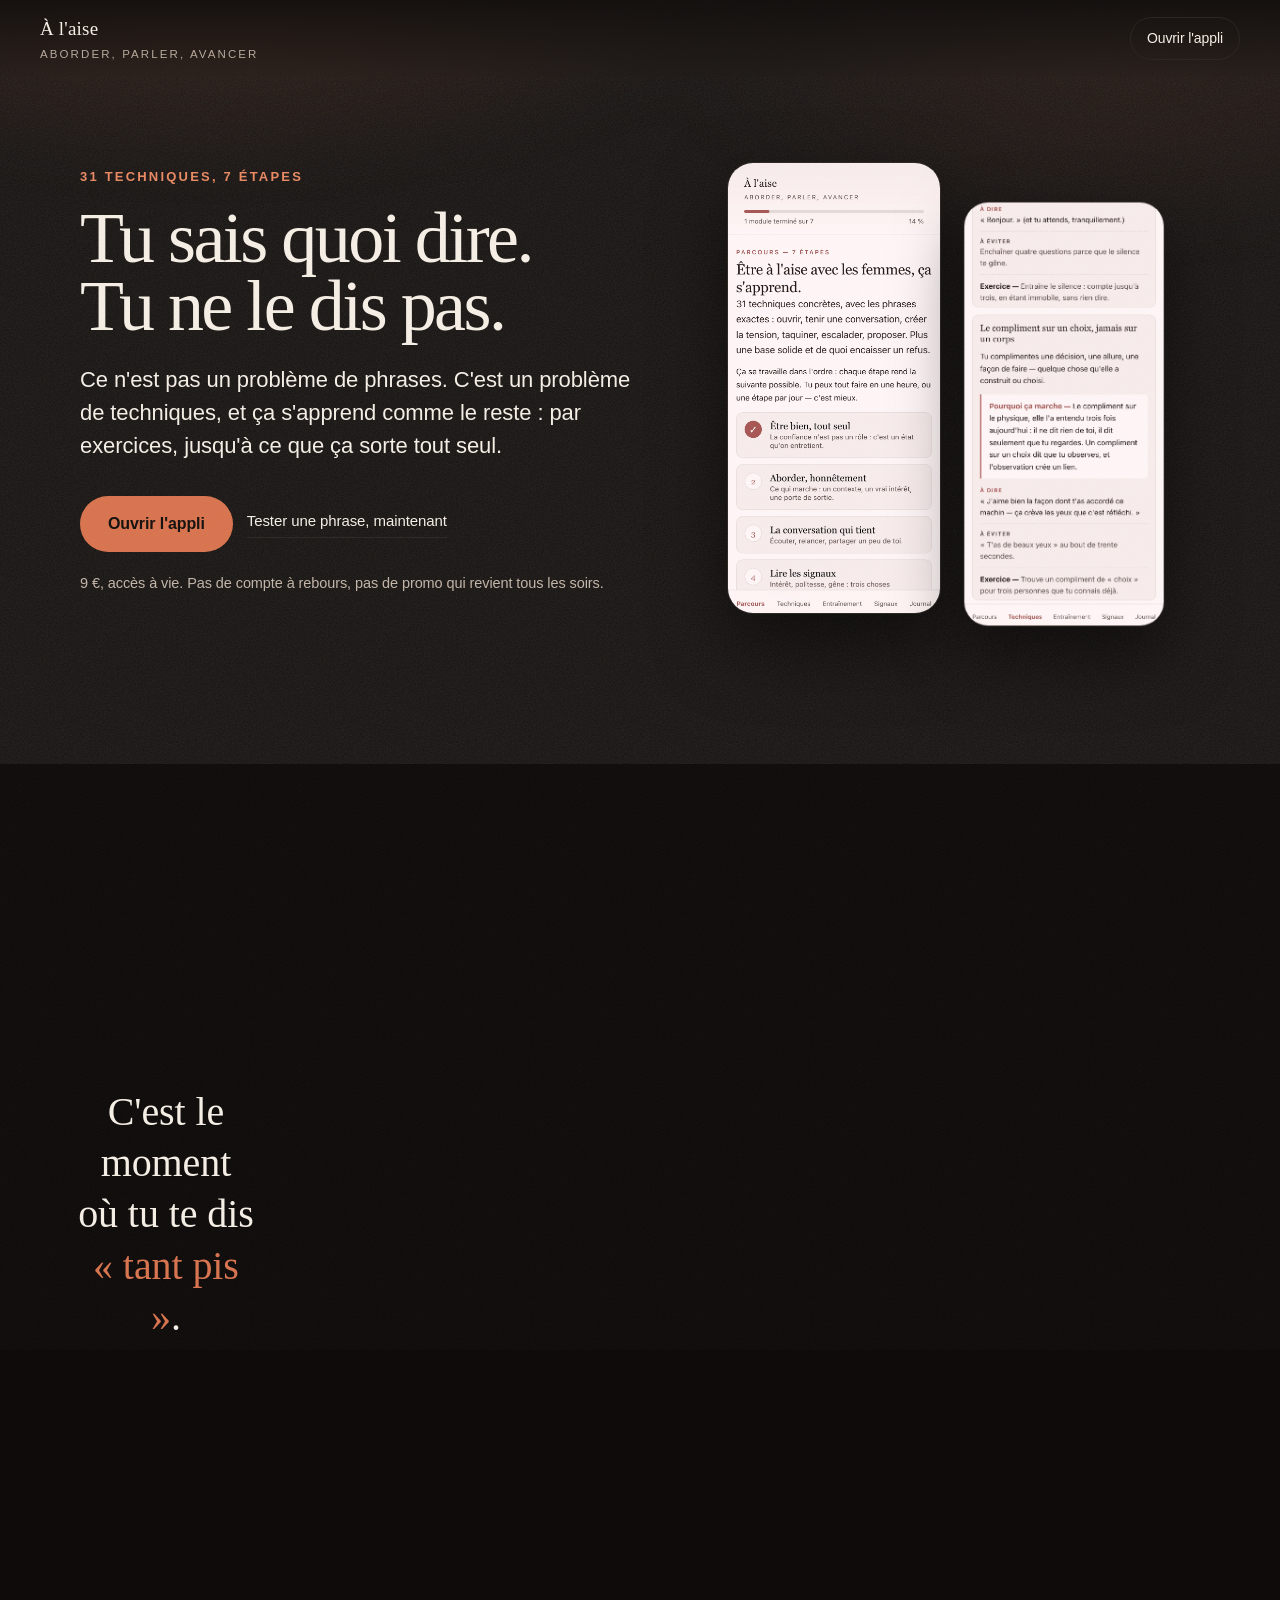
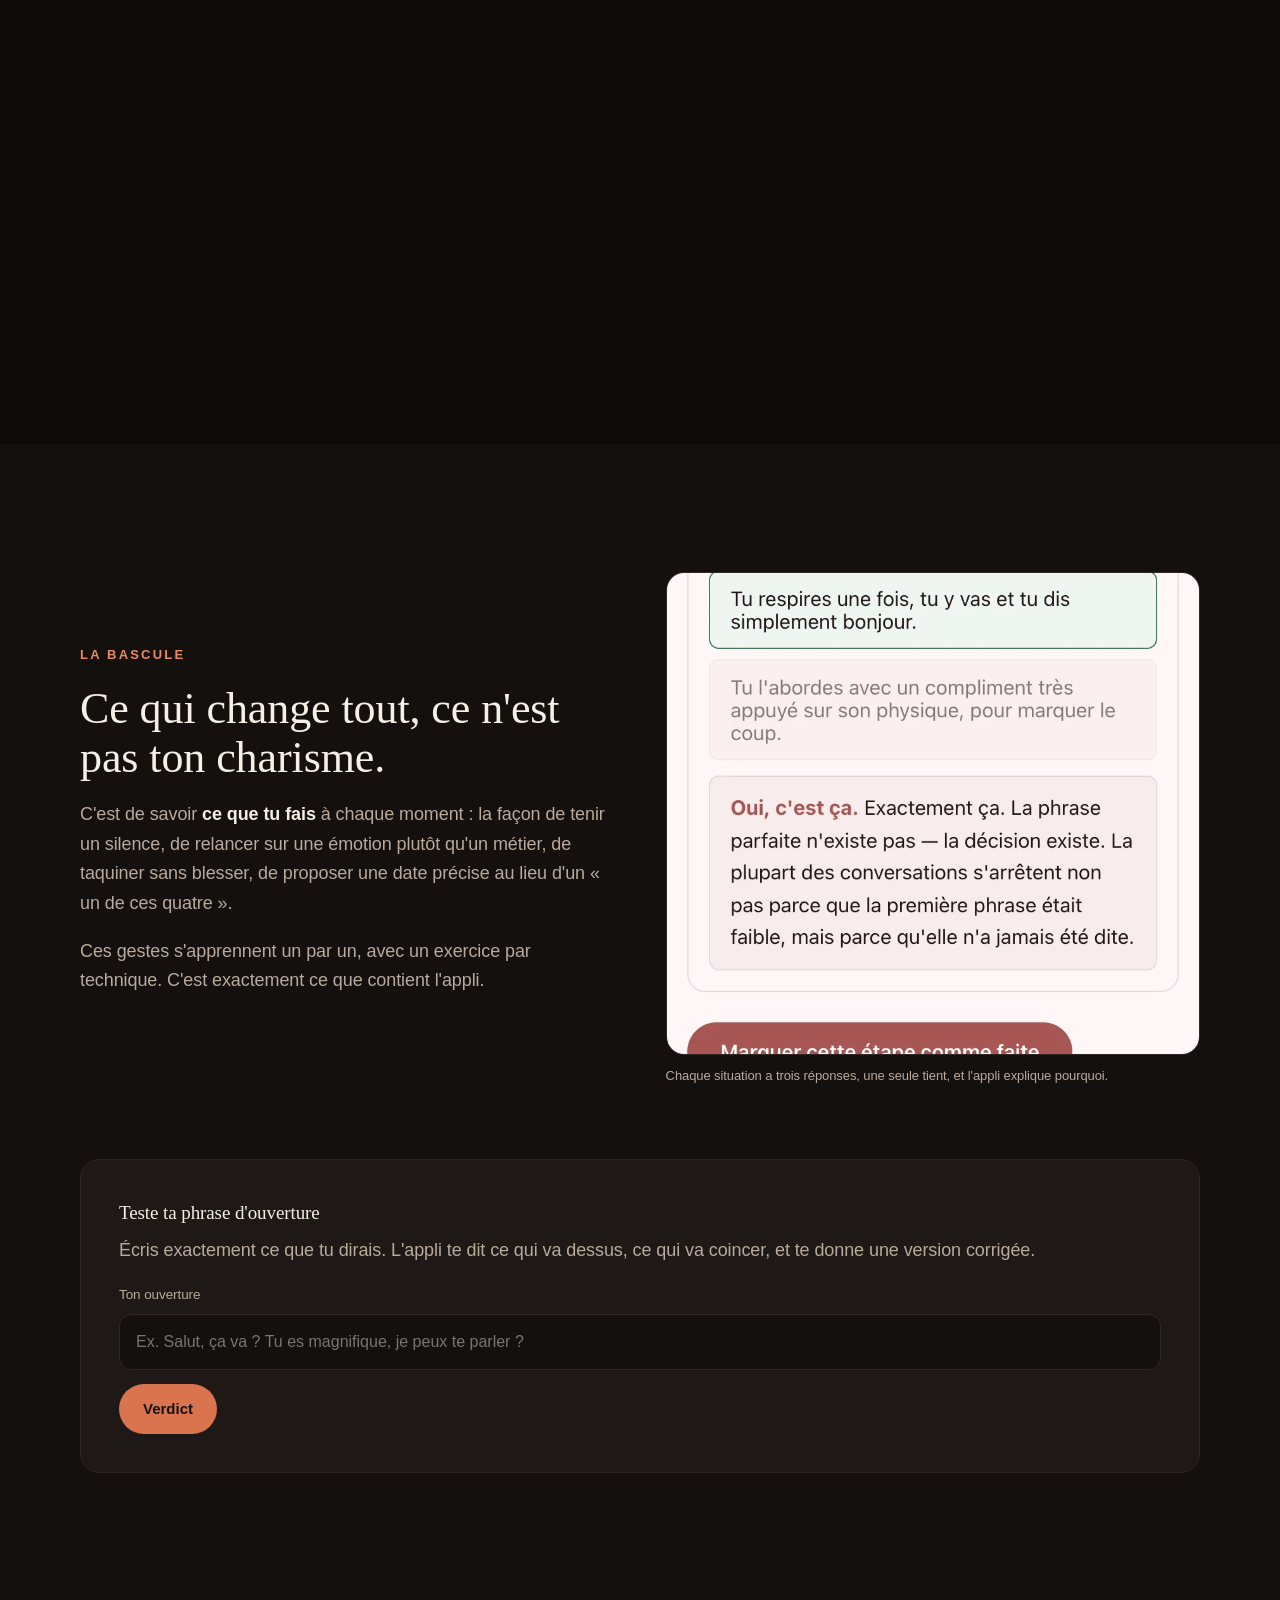
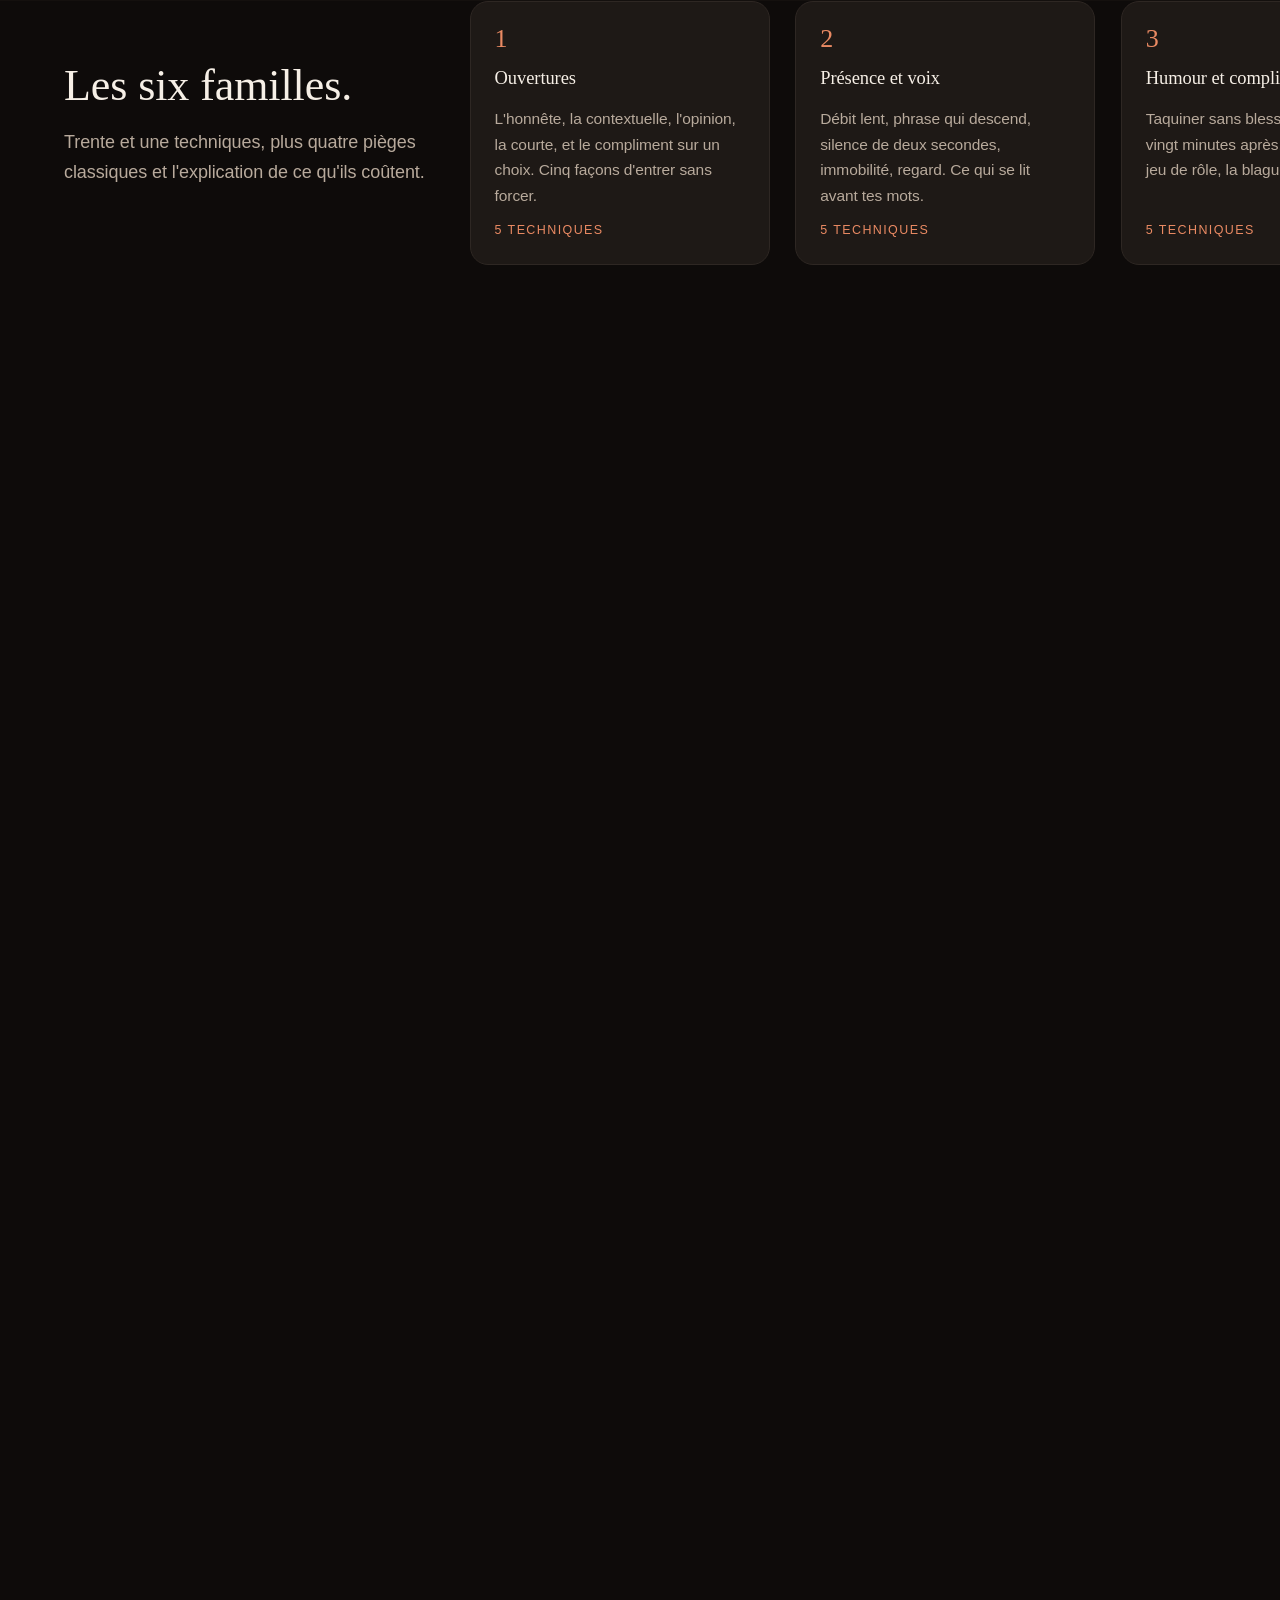
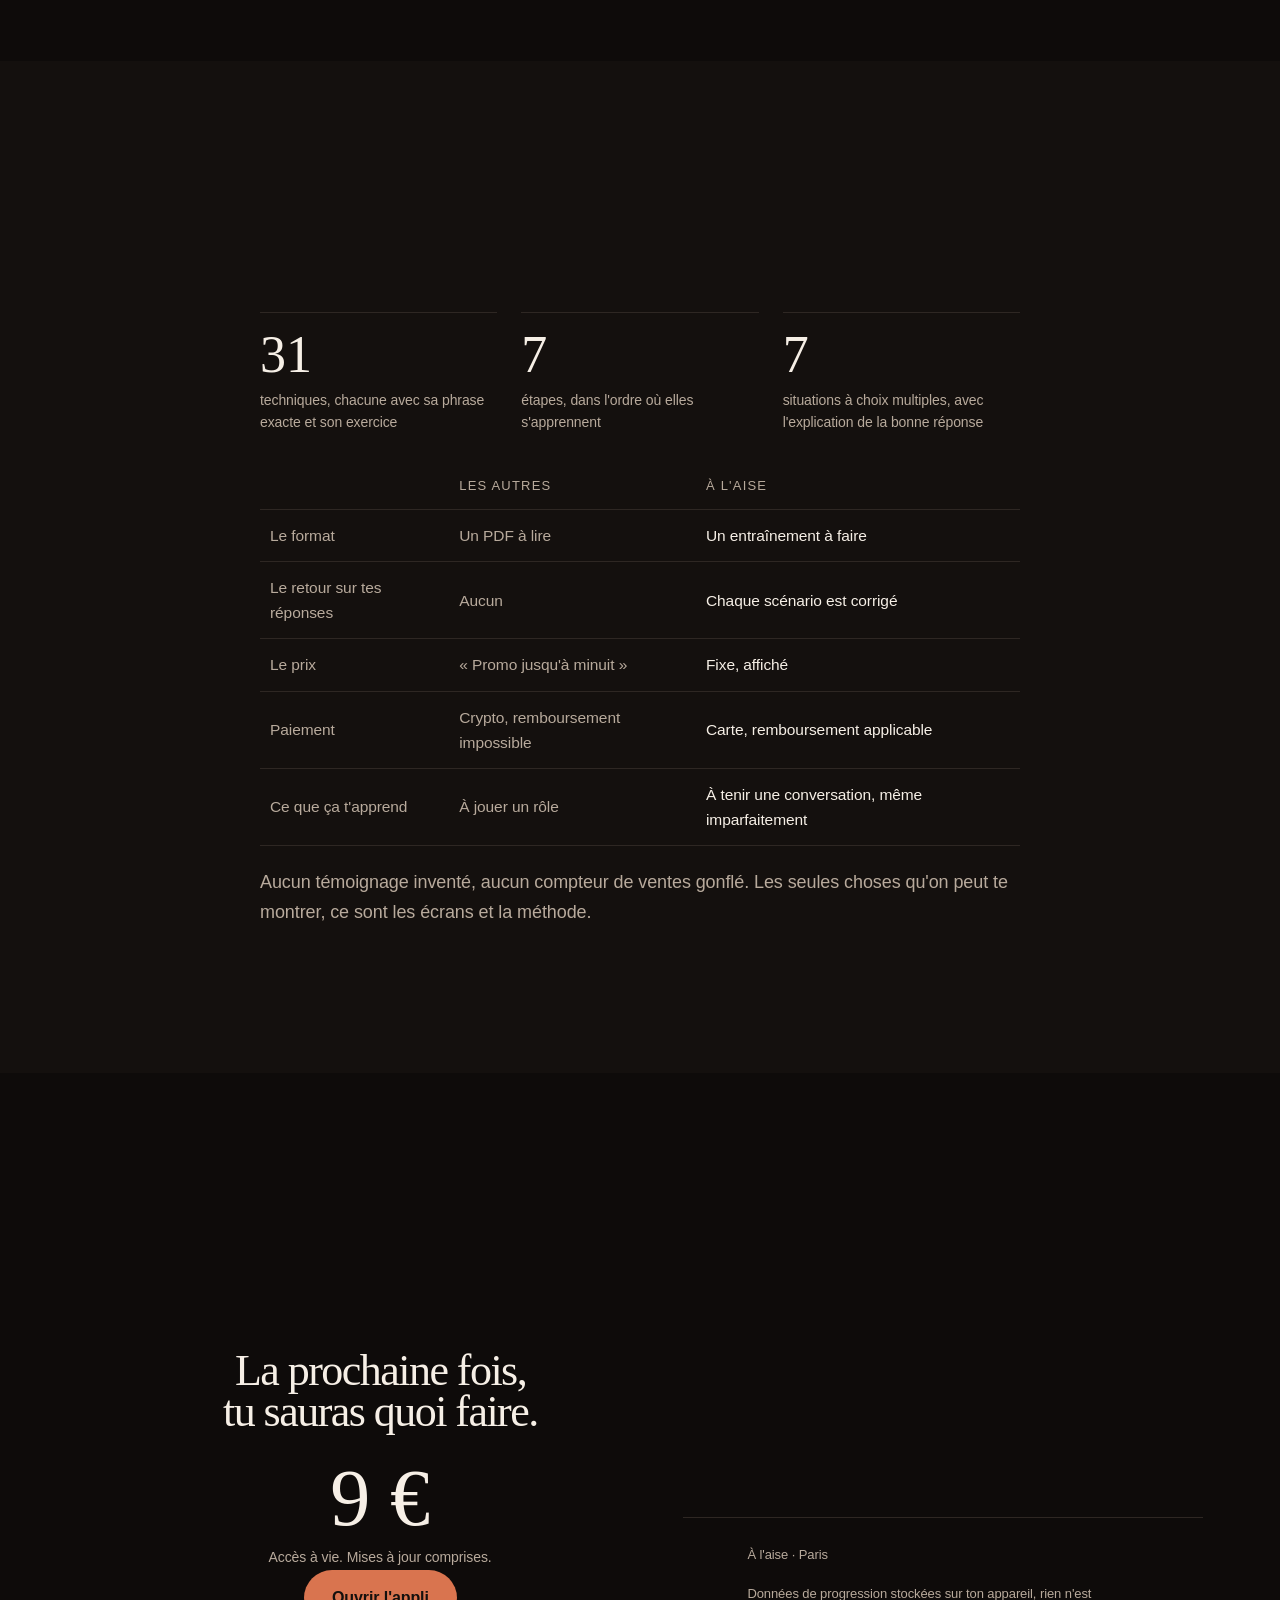
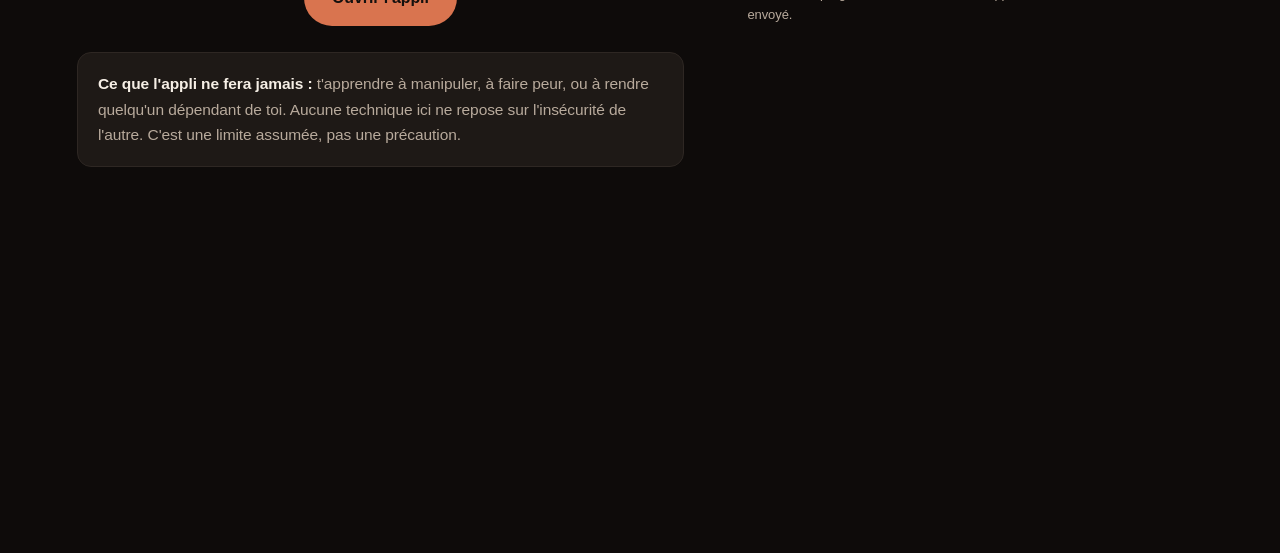
==== index.html @ 75a647e4 "À l'aise · page de vente et appli (31 techniques, testeur d'ouverture)" ====
<!doctype html>
<html lang="fr">
<head>
<meta charset="utf-8">
<meta name="viewport" content="width=device-width, initial-scale=1, viewport-fit=cover">
<title>À l'aise · apprendre à aborder, vraiment</title>
<meta name="description" content="31 techniques concrètes pour aborder, tenir une conversation, créer la tension et proposer un rendez-vous. Prix fixe, pas de compte à rebours.">
<link rel="icon" href="data:image/svg+xml,<svg xmlns='http://www.w3.org/2000/svg' viewBox='0 0 32 32'><rect width='32' height='32' rx='7' fill='%2314100e'/><path d='M9 22V10h3.4l3.6 6.2L19.6 10H23v12h-3.1v-6.6L16.6 21h-1.2l-3.3-5.6V22H9z' fill='%23d9744f'/></svg>">
<link rel="stylesheet" href="scrollcraft.css">
<style>
/* ============================================================
   À l'aise · page de vente
   Identité chaude (encre brune, terre cuite, crème), la même que
   l'appli. Rien de la boutique de référence : ni noir pur, ni rouge vif.
   Sections à fond opaque : les actes sont courts, pas de drift.
   ============================================================ */
:root{
  --sc-canvas:     #14100e;
  --sc-surface:    #1e1916;
  --sc-ink:        #f6efe6;
  --sc-ink-soft:   #b8aa9c;
  --sc-accent:     #d9744f;
  --sc-accent-lit: #ea8a63;
  --sc-accent-ink: #14100e;
  --sc-font-display: Georgia, "Iowan Old Style", "Times New Roman", serif;
  --sc-font-text:    -apple-system, BlinkMacSystemFont, "Segoe UI", Roboto, Helvetica, Arial, sans-serif;
  --line: #2e2723;
  --deep: #0e0b0a;
}
*{box-sizing:border-box}
html{scroll-behavior:smooth}
body{background:var(--sc-canvas)}

.site-bar{position:fixed; inset:0 0 auto 0; z-index:40; display:flex; align-items:center;
  justify-content:space-between; gap:16px; padding:14px clamp(16px,4vw,40px);
  background:linear-gradient(180deg, rgba(20,16,14,.92), rgba(20,16,14,0)); backdrop-filter:blur(26px)}
.mark{font-family:var(--sc-font-display); font-size:19px; color:var(--sc-ink); letter-spacing:.2px; text-decoration:none}
.mark small{display:block; font-size:11.5px; letter-spacing:2.1px; text-transform:uppercase; color:var(--sc-ink-soft); font-family:var(--sc-font-text)}
.bar-cta{font-size:14px; color:var(--sc-ink); text-decoration:none; border:1px solid var(--line);
  padding:9px 16px; border-radius:99px; white-space:nowrap}
.bar-cta:hover{border-color:var(--sc-accent); color:var(--sc-accent)}

.sc-section{padding:clamp(64px,10vw,140px) 0}
.wrap{width:min(1120px, 90vw); margin:0 auto}
.narrow{width:min(760px, 90vw); margin:0 auto}
.kick{font-size:13px; letter-spacing:2.2px; text-transform:uppercase; color:var(--sc-accent-lit);
  font-weight:600; font-family:var(--sc-font-text); margin:0 0 18px}
.lede{font-size:clamp(18px,2.2vw,22px); color:var(--sc-ink); line-height:1.5}
p{color:var(--sc-ink-soft); font-size:clamp(16px,1.7vw,18px); line-height:1.65}
p b, p strong{color:var(--sc-ink); font-weight:600}
h1,h2,h3{font-family:var(--sc-font-display); font-weight:400; color:var(--sc-ink); margin:0}
h1{font-size:clamp(34px,6vw,72px); line-height:1.04; letter-spacing:-1px}
h2{font-size:clamp(26px,3.6vw,44px); line-height:1.12}
h3{font-size:19px}

/* ---------- 1 · héro ---------- */
.hero{position:relative; overflow:hidden; padding-top:clamp(120px,18vh,200px); padding-bottom:clamp(90px,12vw,150px);
  background:linear-gradient(180deg, var(--sc-canvas) 0%, var(--sc-canvas) 74%, var(--deep) 100%)}
.hero__bed{position:absolute; inset:-12% -10% auto -10%; height:80%; z-index:0; pointer-events:none;
  background:
    radial-gradient(60% 55% at 22% 12%, rgba(217,116,79,.13), transparent 62%),
    radial-gradient(48% 48% at 82% 26%, rgba(217,116,79,.07), transparent 66%);
  filter:blur(26px)}
.hero__grain{position:absolute; inset:0; z-index:1; pointer-events:none; opacity:.5;
  background-image:url("data:image/svg+xml,%3Csvg xmlns='http://www.w3.org/2000/svg' width='140' height='140'%3E%3Cfilter id='n'%3E%3CfeTurbulence type='fractalNoise' baseFrequency='.85' numOctaves='3'/%3E%3C/filter%3E%3Crect width='140' height='140' filter='url(%23n)' opacity='.22'/%3E%3C/svg%3E")}
.hero__grid{position:relative; z-index:2; display:grid; gap:clamp(30px,5vw,64px); grid-template-columns:1fr;
  align-items:center}
@media (min-width:900px){.hero__grid{grid-template-columns:1.05fr .95fr}}
.hero h1{max-width:15ch}
.hero .sub{margin-top:22px; max-width:48ch}
.hero__actions{margin-top:34px; display:flex; gap:14px; flex-wrap:wrap; align-items:center}
.cta{display:inline-flex; align-items:center; gap:10px; background:var(--sc-accent); color:var(--sc-accent-ink);
  font-family:var(--sc-font-text); font-weight:600; font-size:16px; text-decoration:none;
  padding:15px 28px; border-radius:99px}
.cta:hover{filter:brightness(1.06)}
.ghost{color:var(--sc-ink); text-decoration:none; font-size:15px; border-bottom:1px solid var(--line); padding-bottom:3px}
.ghost:hover{border-color:var(--sc-accent); color:var(--sc-accent)}
.hero__note{margin-top:20px; font-size:14.5px; color:#c3b6a9}

.phones{position:relative; display:flex; align-items:flex-start; justify-content:center; gap:16px; perspective:1200px}
.phone{width:clamp(170px,21vw,214px); aspect-ratio:9/19; border-radius:26px; overflow:hidden;
  border:1px solid var(--line); background:var(--deep); box-shadow:0 30px 70px rgba(0,0,0,.55); transform-style:preserve-3d}
.phone img{display:block; width:100%; max-width:none; height:100%; object-fit:cover; object-position:top center}
.phone--b{transform:translateY(26px) scale(.94)}
@media (max-width:620px){.phone--b{display:none}}

/* ---------- 2 · tension ---------- */
.arg{min-height:74vh; display:flex; align-items:center; justify-content:center; text-align:center; padding:0 6vw}
.arg p{font-family:var(--sc-font-display); font-size:clamp(23px,3.4vw,40px); color:var(--sc-ink);
  line-height:1.28; margin:0; max-width:22ch}
.arg p em{font-style:normal; color:var(--sc-accent)}

/* ---------- 3 · bascule + l'outil ---------- */
.split{display:grid; gap:clamp(28px,4vw,56px); align-items:center}
@media (min-width:900px){.split{grid-template-columns:1fr 1fr}}
.frame{border:1px solid var(--line); border-radius:18px; overflow:hidden; background:var(--sc-surface)}
.frame img{display:block; width:100%; max-width:none; height:auto}
.cap{font-size:13px; color:var(--sc-ink-soft); margin-top:10px}

.tool{margin-top:clamp(40px,6vw,72px); background:var(--sc-surface); border:1px solid var(--line);
  border-radius:20px; padding:clamp(22px,3.4vw,38px)}
.tool h3{margin-bottom:8px}
.tool label{display:block; font-size:13.5px; color:var(--sc-ink-soft); margin:18px 0 8px}
.tool input{width:100%; background:var(--sc-canvas); border:1px solid var(--line); border-radius:12px;
  color:var(--sc-ink); font-family:var(--sc-font-text); font-size:16px; padding:14px 16px}
.tool input:focus-visible{outline:2px solid var(--sc-accent); outline-offset:2px}
.tool button{margin-top:14px; background:var(--sc-accent); color:var(--sc-accent-ink); border:none;
  border-radius:99px; padding:13px 24px; font-size:15px; font-weight:600; font-family:var(--sc-font-text); cursor:pointer}
.verdict{margin-top:20px; padding-top:18px; border-top:1px solid var(--line); display:none}
.verdict.on{display:block}
.verdict__score{font-family:var(--sc-font-display); font-size:34px; color:var(--sc-ink); line-height:1}
.verdict__score span{font-size:15px; color:var(--sc-ink-soft); font-family:var(--sc-font-text)}
.verdict ul{margin:14px 0 0; padding-left:18px}
.verdict li{color:var(--sc-ink-soft); font-size:15.5px; margin-bottom:7px}
.verdict li b{color:var(--sc-ink)}
.rewrite{margin-top:16px; padding:14px 16px; background:var(--sc-canvas); border-left:3px solid var(--sc-accent);
  border-radius:0 10px 10px 0; color:var(--sc-ink); font-size:16px; line-height:1.5}

/* ---------- 4 · les familles (rail) ---------- */
.rail{display:flex; gap:clamp(16px,2vw,26px); align-items:stretch; padding:0 5vw; will-change:transform}
.rail__lead{flex:0 0 clamp(240px,30vw,380px); align-self:center}
.card{flex:0 0 clamp(230px,25vw,300px); background:var(--sc-surface); border:1px solid var(--line);
  border-radius:18px; padding:24px; display:flex; flex-direction:column; gap:12px}
.card .n{font-family:var(--sc-font-display); font-size:26px; color:var(--sc-accent-lit); line-height:1}
.card h3{font-size:18.5px}
.card p{font-size:15.5px; margin:0}
.card .count{font-size:12.5px; letter-spacing:1.4px; text-transform:uppercase; color:var(--sc-accent-lit); margin-top:auto}

/* ---------- 5 · preuve ---------- */
.stats{display:grid; gap:24px; grid-template-columns:1fr; margin:34px 0 0}
@media (min-width:720px){.stats{grid-template-columns:repeat(3,1fr)}}
.stat{border-top:1px solid var(--line); padding-top:16px}
.stat .v{font-family:var(--sc-font-display); font-size:clamp(34px,4.6vw,52px); color:var(--sc-ink); line-height:1}
.stat .l{font-size:14px; color:var(--sc-ink-soft); margin-top:8px}
table{width:100%; border-collapse:collapse; margin-top:28px}
th,td{text-align:left; padding:13px 10px; border-bottom:1px solid var(--line); font-size:15.5px}
th{color:var(--sc-ink-soft); font-weight:500; font-size:13px; letter-spacing:1.2px; text-transform:uppercase}
td{color:var(--sc-ink-soft)} td.y{color:var(--sc-ink)} td.no{color:var(--sc-ink-soft)}

/* ---------- 6 · accès ---------- */
.close{position:relative; min-height:88vh; display:flex; align-items:center; justify-content:center; padding:70px 6vw 0}
.close__inner{width:min(760px,92vw); text-align:center}
.price{font-family:var(--sc-font-display); font-size:clamp(44px,7vw,80px); color:var(--sc-ink); line-height:1; margin:26px 0 6px}
.price small{display:block; font-family:var(--sc-font-text); font-size:14px; color:var(--sc-ink-soft); margin-top:12px}
.honest{margin-top:26px; padding:18px 20px; border:1px solid var(--line); border-radius:14px; background:var(--sc-surface); text-align:left}
.honest p{margin:0; font-size:15.5px}
.foot{margin-top:56px; padding:26px 5vw 30px; border-top:1px solid var(--line); display:flex;
  justify-content:space-between; gap:18px; flex-wrap:wrap; font-size:13px; color:var(--sc-ink-soft)}
.foot a{color:var(--sc-ink-soft)}
</style>
</head>
<body>

<span data-sc-progress></span>
<div class="sc-grain" aria-hidden="true"></div>

<header class="site-bar">
  <a class="mark" href="#top">À l'aise<small>Aborder, parler, avancer</small></a>
  <a class="bar-cta" href="#acces">Ouvrir l'appli</a>
</header>

<main id="top">

  <!-- ============ 1 · RECONNAISSANCE ============ -->
  <section class="hero sc-section" data-sc-act="flow" style="background:var(--sc-canvas)">
    <div class="hero__bed" data-sc-parallax="-0.9" aria-hidden="true"></div>
    <div class="hero__grain" aria-hidden="true"></div>
    <div class="wrap hero__grid">
      <div>
        <p class="kick" data-sc-in>31 techniques, 7 étapes</p>
        <h1 class="sc-display" data-sc-kinetic="lines" data-sc-in>Tu sais quoi dire. Tu ne le dis pas.</h1>
        <p class="sub lede" data-sc-in data-sc-stagger="70">Ce n'est pas un problème de phrases. C'est un problème de
        techniques, et ça s'apprend comme le reste : par exercices, jusqu'à ce que ça sorte tout seul.</p>
        <div class="hero__actions" data-sc-in>
          <a class="cta" href="#acces" data-sc-rise="0" data-sc-magnet="0.24">Ouvrir l'appli</a>
          <a class="ghost" href="#outil">Tester une phrase, maintenant</a>
        </div>
        <p class="hero__note" data-sc-in>9 €, accès à vie. Pas de compte à rebours, pas de promo qui revient tous les soirs.</p>
      </div>
      <div class="phones" data-sc-in>
        <div class="phone" data-sc-tilt="6"><img src="assets/parcours.webp" width="840" height="1800" alt="L'écran d'accueil de l'appli : les sept étapes du parcours"></div>
        <div class="phone phone--b" data-sc-tilt="6"><img src="assets/techniques2.webp" width="840" height="1800" alt="Une fiche technique de l'appli : le nom, l'explication, l'encadré qui dit pourquoi ça marche, l'erreur et l'exercice"></div>
      </div>
    </div>
  </section>

  <!-- ============ 2 · TENSION ============ -->
  <section data-sc-act="pin" data-sc-span="3.2" style="background:var(--deep)">
    <div data-sc-stage class="arg">
      <p data-sc-cue="0 0.30 0 0.10">C'est le moment où tu te dis <em>« tant pis »</em>.</p>
      <p data-sc-cue="0.24 0.58 0.08 0.08">Le trajet du retour, tu le refais en entier dans ta tête. Avec les bonnes phrases.</p>
      <p data-sc-cue="0.52 0.84 0.08 0.08">Le lendemain, tu ne sais même plus son visage. Tu sais juste que tu n'as rien dit.</p>
      <p data-sc-cue="0.78 1 0.08 0.04">Ce n'est pas la timidité qui coûte cher. C'est la répétition.</p>
    </div>
  </section>

  <!-- ============ 3 · BASCULE + L'OUTIL (mouvement signature) ============ -->
  <section class="sc-section" data-sc-act="flow" style="background:var(--sc-canvas)" id="outil">
    <div class="wrap split">
      <div>
        <p class="kick">La bascule</p>
        <h2 data-sc-in>Ce qui change tout, ce n'est pas ton charisme.</h2>
        <p data-sc-in>C'est de savoir <b>ce que tu fais</b> à chaque moment : la façon de tenir un silence,
        de relancer sur une émotion plutôt qu'un métier, de taquiner sans blesser, de proposer une date précise
        au lieu d'un « un de ces quatre ».</p>
        <p data-sc-in>Ces gestes s'apprennent un par un, avec un exercice par technique. C'est exactement ce que
        contient l'appli.</p>
      </div>
      <figure data-sc-reveal="left" data-sc-reveal-at="0.10 0.62" style="margin:0">
        <div class="frame"><img src="assets/zoom-scenario.webp" width="840" height="760" alt="Un scénario d'entraînement : la situation, trois réponses possibles, et l'explication de la bonne"></div>
        <figcaption class="cap">Chaque situation a trois réponses, une seule tient, et l'appli explique pourquoi.</figcaption>
      </figure>
    </div>

    <div class="wrap">
      <div class="tool" data-sc-in>
        <h3>Teste ta phrase d'ouverture</h3>
        <p style="margin:0">Écris exactement ce que tu dirais. L'appli te dit ce qui va dessus, ce qui va coincer, et te donne une version corrigée.</p>
        <label for="dit">Ton ouverture</label>
        <input id="dit" type="text" placeholder="Ex. Salut, ça va ? Tu es magnifique, je peux te parler ?" autocomplete="off">
        <button id="test" type="button">Verdict</button>
        <div class="verdict" id="verdict" aria-live="polite"></div>
      </div>
    </div>
  </section>

  <!-- ============ 4 · LA SUBSTANCE (rail) ============ -->
  <section data-sc-act="pan" data-sc-span="5.4" style="background:var(--deep)">
    <div data-sc-stage>
      <div class="rail" data-sc-pan="0.06">
        <div class="rail__lead">
          <h2>Les six familles.</h2>
          <p>Trente et une techniques, plus quatre pièges classiques et l'explication de ce qu'ils coûtent.</p>
        </div>
        <article class="card"><span class="n">1</span><h3>Ouvertures</h3><p>L'honnête, la contextuelle, l'opinion, la courte, et le compliment sur un choix. Cinq façons d'entrer sans forcer.</p><span class="count">5 techniques</span></article>
        <article class="card"><span class="n">2</span><h3>Présence et voix</h3><p>Débit lent, phrase qui descend, silence de deux secondes, immobilité, regard. Ce qui se lit avant tes mots.</p><span class="count">5 techniques</span></article>
        <article class="card"><span class="n">3</span><h3>Humour et complicité</h3><p>Taquiner sans blesser, la reprise vingt minutes après, l'exagération, le jeu de rôle, la blague à vous deux.</p><span class="count">5 techniques</span></article>
        <article class="card"><span class="n">4</span><h3>Tension et désir</h3><p>Le regard qui reste une seconde de trop, le sourire qui arrive après, le compliment rare, le sous-entendu léger.</p><span class="count">6 techniques</span></article>
        <article class="card"><span class="n">5</span><h3>Faire avancer</h3><p>Le 50/50, la relance en escalier, l'histoire en trois temps, le partage risqué, le pivot vers un autre lieu.</p><span class="count">5 techniques</span></article>
        <article class="card"><span class="n">6</span><h3>Escalade et rendez-vous</h3><p>Le changement de lieu par paliers, le contact naturel, la proposition datée, la sortie facile, le message unique.</p><span class="count">5 techniques</span></article>
        <article class="card"><span class="n">✗</span><h3>Les quatre pièges</h3><p>Le faux désintérêt, les scripts de manipulateurs, le compliment physique en ouverture, le contexte fermé. Pourquoi ça fait perdre.</p><span class="count">4 pièges</span></article>
        <div class="rail__lead">
          <h3 style="color:var(--sc-accent)">Et maintenant, à toi.</h3>
          <p style="color:var(--sc-ink)">Chaque fiche se termine par un exercice. Une seule technique appliquée ce soir vaut mieux que les trente et une lues.</p>
        </div>
      </div>
    </div>
  </section>

  <!-- ============ 5 · LA PREUVE ============ -->
  <section class="sc-section" data-sc-act="flow" style="background:var(--sc-canvas)">
    <div class="narrow">
      <p class="kick" data-sc-in>Ce qu'il y a dans l'appli</p>
      <h2 data-sc-in>Des chiffres exacts, pas des promesses.</h2>
      <div class="stats" data-sc-in data-sc-stagger="80">
        <div class="stat"><div class="v"><span data-sc-count="0 31">0</span></div><div class="l">techniques, chacune avec sa phrase exacte et son exercice</div></div>
        <div class="stat"><div class="v"><span data-sc-count="0 7">0</span></div><div class="l">étapes, dans l'ordre où elles s'apprennent</div></div>
        <div class="stat"><div class="v"><span data-sc-count="0 7">0</span></div><div class="l">situations à choix multiples, avec l'explication de la bonne réponse</div></div>
      </div>

      <table data-sc-in>
        <tbody>
          <tr><th></th><th>Les autres</th><th>À l'aise</th></tr>
          <tr><td>Le format</td><td class="no">Un PDF à lire</td><td class="y">Un entraînement à faire</td></tr>
          <tr><td>Le retour sur tes réponses</td><td class="no">Aucun</td><td class="y">Chaque scénario est corrigé</td></tr>
          <tr><td>Le prix</td><td class="no">« Promo jusqu'à minuit »</td><td class="y">Fixe, affiché</td></tr>
          <tr><td>Paiement</td><td class="no">Crypto, remboursement impossible</td><td class="y">Carte, remboursement applicable</td></tr>
          <tr><td>Ce que ça t'apprend</td><td class="no">À jouer un rôle</td><td class="y">À tenir une conversation, même imparfaitement</td></tr>
        </tbody>
      </table>
      <p style="margin-top:22px" data-sc-in>Aucun témoignage inventé, aucun compteur de ventes gonflé. Les seules choses qu'on peut te montrer,
      ce sont les écrans et la méthode.</p>
    </div>
  </section>

  <!-- ============ 6 · L'ACCÈS ============ -->
  <section id="acces" data-sc-act="pin" data-sc-span="1.2" style="background:var(--deep)">
    <div data-sc-stage class="close" data-sc-spotlight>
      <div class="close__inner" data-sc-in>
        <h2 class="sc-display" data-sc-kinetic="lines" data-sc-cue="0.04">La prochaine fois, tu sauras quoi faire.</h2>
        <p class="price">9 €<small>Accès à vie. Mises à jour comprises.</small></p>
        <a class="cta" href="app/" data-sc-magnet="0.26" data-sc-cue="0.10" data-sc-rise="0">Ouvrir l'appli</a>
        <div class="honest" data-sc-cue="0.16">
          <p><b>Ce que l'appli ne fera jamais :</b> t'apprendre à manipuler, à faire peur, ou à rendre quelqu'un
          dépendant de toi. Aucune technique ici ne repose sur l'insécurité de l'autre. C'est une limite assumée,
          pas une précaution.</p>
        </div>
      </div>
      <footer class="foot">
        <span>À l'aise · Paris</span>
        <span>Données de progression stockées sur ton appareil, rien n'est envoyé.</span>
      </footer>
    </div>
  </section>

</main>

<script src="scrollcraft.js"></script>
<script>
ScrollCraft.mount(document.body);

/* ============================================================
   Mouvement signature : le testeur d'ouverture.
   Écrit pour cette page seule. Le moteur n'est pas touché.
   ============================================================ */
(function(){
  const input = document.getElementById('dit');
  const btn   = document.getElementById('test');
  const out   = document.getElementById('verdict');
  if(!input || !btn || !out) return;

  const CLICHES = [
    {re:/(je peux te parler|on peut discuter|puis-je)/i, w:"« Je peux te parler ? » demande une autorisation que personne n'attend. Tu te places en demandeur avant d'avoir dit un mot. Entre directement.", pts:-2},
    {re:/(tu es|t'es)\s+(trop\s+)?(belle|magnifique|mignonne|canon|belle femme|jolie)/i, w:"Le compliment physique en ouverture : elle l'a déjà entendu plusieurs fois cette semaine. Il ne dit rien de toi, il dit seulement que tu regardes.", pts:-3},
    {re:/(yeux|corps|sourire sublime|physique)/i, w:"Un compliment sur son corps, au premier mot, met la pression tout de suite et réduit toute la conversation à ça.", pts:-2},
    {re:/(d[ée]sol[ée]|excuse[- ]moi|je te d[ée]range|je sais pas si)/i, w:"Tu t'excuses d'exister. Une ouverture n'est pas une intrusion, elle n'a pas besoin de pardon.", pts:-2},
    {re:/^(salut|bonjour)?\s*(ça va|ca va)\s*\??$/i, w:"« Ça va ? » ne donne rien à répondre à part « ça va ». Une question fermée en ouverture, c'est un mur déguisé en politesse.", pts:-1},
    {re:/(un de ces quatre|quand tu veux|on verra|si tu veux bien)/i, w:"Trop vague. Une proposition a un lieu, un jour et une heure, sinon ce n'est pas une proposition.", pts:-1},
    {re:/\?/g, w:"", pts:0}
  ];
  const BONUS = [
    {re:/(j'avais envie|je voulais te dire|je t'ai remarqu)/i, w:"Tu assumes ton intérêt au lieu de tourner autour. C'est le signal de confiance le plus lisible qui existe.", pts:2},
    {re:/(livre|musique|bar|file|attente|train|concert|expo|caf[ée]|playlist|photo)/i, w:"Tu prends appui sur le contexte partagé : elle ne peut pas être mal à l'aise, vous êtes dans la même situation.", pts:2},
    {re:/(bonjour)/i, w:"Tu commences par un bonjour. Ça paraît bête, ça change tout sur la première seconde.", pts:1}
  ];

  function analyse(txt){
    const t = txt.trim();
    const words = t.split(/\s+/).filter(Boolean);
    let score = 7;
    const notes = [];

    if(!t){ return null; }
    if(words.length > 14){ score -= 2; notes.push({b:false, w:"C'est long pour une ouverture. Dix secondes maximum, sinon tu parles plus qu'elle."}); }
    else if(words.length <= 12){ score += 1; }

    const q = (t.match(/\?/g) || []).length;
    if(q >= 3){ score -= 2; notes.push({b:false, w:"Trois questions d'affilée, et tu ressembles à un formulaire. Pose, écoute, donne un bout de toi."}); }

    CLICHES.forEach(c => {
      if(c.pts === 0) return;
      if(c.re.test(t)){ score += c.pts; notes.push({b:false, w:c.w}); }
    });
    BONUS.forEach(b => {
      if(b.re.test(t)){ score += b.pts; notes.push({b:true, w:b.w}); }
    });

    if(!/bonjour|salut|bonsoir/i.test(t)){ score -= 1; notes.push({b:false, w:"Pas de salutation : ça lit « prédateur pressé » en une seconde."}); }
    if(!/(envie|remarqu)/i.test(t)){
      notes.push({b:true, w:"Ajoute pourquoi tu viens : une phrase de vérité sur ton intention rend la même approche deux fois plus légitime."});
    }

    score = Math.max(0, Math.min(10, score));
    return {score, notes: notes.slice(0, 4)};
  }

  function reecrire(txt){
    const t = txt.trim();
    if(/(livre|musique|concert|expo|caf[ée])/i.test(t)) return "« Bonjour. On fait la queue depuis vingt ans, alors autant se parler. Tu viens pour qui ce soir ? »";
    if(/(train|file|attente|bar)/i.test(t)) return "« Bonjour. Je t'ai vue et j'avais envie de venir te dire bonjour. Tu es pressée, ou tu as deux minutes ? »";
    return "« Bonjour. Je t'ai vue et j'avais envie de venir te dire bonjour. » Puis tu te tais, et tu la laisses répondre.";
  }

  function render(r, txt){
    if(!r){ out.className = "verdict on"; out.innerHTML = "<p>Écris d'abord ce que tu dirais.</p>"; return; }
    const verdict = r.score >= 7 ? "Celle-là peut fonctionner." : (r.score >= 4 ? "Elle peut passer, mais elle te dessert." : "Celle-là va se refermer.");
    out.className = "verdict on";
    out.innerHTML =
      '<div class="verdict__score">' + r.score + ' / 10 <span>' + verdict + '</span></div>' +
      '<ul>' + r.notes.map((n, i) => '<li>' + (n.b ? '<b>Ce qui va bien : </b>' : '<b>Ce qui coince : </b>') + n.w + '</li>').join('') + '</ul>' +
      '<div class="rewrite"><b style="display:block;font-size:12.5px;letter-spacing:1.6px;text-transform:uppercase;color:#ea8a63;margin-bottom:8px">Version corrigée</b>' + reecrire(txt) + '</div>' +
      '<p style="margin:16px 0 0;font-size:14.5px">Dans l\'appli, cette phrase se travaille avec l\'exercice de la famille « Ouvertures ». Il y en a trente autres comme celle-là.</p>';
  }

  btn.addEventListener('click', () => render(analyse(input.value), input.value));
  input.addEventListener('keydown', e => { if(e.key === 'Enter') render(analyse(input.value), input.value); });
})();
</script>
</body>
</html>
---- scrollcraft.css ----
/* ============================================================================
   scrollcraft.css: the taste floor
   ----------------------------------------------------------------------------
   Two layers, and the split matters:

     TOKENS   what you override per brand. Colour roles, the type ramp, the
              spacing scale, elevation, motion. A brand is ~12 values.
     DEVICES  what the engine drives. Do not restyle these to taste; they are
              the mechanism. Style your own markup instead.

   Nothing here draws a "component". There are no card, badge, or pill classes,
   because a stylesheet that ships those is how every page built on it ends up
   with the same shapes. You get a floor and a vocabulary; the composition is
   yours.
   ========================================================================== */

/* ---------------------------------------------------------------- tokens -- */
:root {
  /* --- colour roles. Override these six and the page is rebranded. -------- */
  --sc-canvas:      #08090b;   /* the page ground. Drift interpolates this.   */
  --sc-surface:     #101217;   /* anything raised off the ground             */
  --sc-ink:         #f4f2ef;   /* primary text                               */
  --sc-ink-soft:    #9a9ba1;   /* secondary text. Tinted, never flat gray.   */
  --sc-accent:      #d8ff3e;   /* ONE accent. It owns a region, not confetti. */
  --sc-accent-ink:  #08090b;   /* text that sits on the accent               */

  --sc-hairline:    color-mix(in oklab, var(--sc-ink) 12%, transparent);
  --sc-hairline-strong: color-mix(in oklab, var(--sc-ink) 22%, transparent);

  /* --- type. Two families max. Display carries voice, text carries prose. - */
  --sc-font-display: "Instrument Sans", "Geist", system-ui, sans-serif;
  --sc-font-text:    "Geist", system-ui, sans-serif;
  --sc-font-mono:    "Geist Mono", ui-monospace, monospace;

  /* Fluid ramp. Tracking tightens as size grows because a face set at 6rem
     with 0 tracking reads loose; this is optical correction, not decoration. */
  --sc-t-xs:   clamp(0.75rem, 0.72rem + 0.15vw, 0.82rem);
  --sc-t-sm:   clamp(0.875rem, 0.84rem + 0.18vw, 0.95rem);
  --sc-t-base: clamp(1rem, 0.96rem + 0.22vw, 1.125rem);
  --sc-t-lg:   clamp(1.2rem, 1.1rem + 0.5vw, 1.5rem);
  --sc-t-xl:   clamp(1.6rem, 1.35rem + 1.2vw, 2.25rem);
  --sc-t-2xl:  clamp(2.1rem, 1.6rem + 2.4vw, 3.4rem);
  --sc-t-3xl:  clamp(2.8rem, 1.9rem + 4.2vw, 5rem);
  --sc-t-4xl:  clamp(3.4rem, 1.9rem + 6.6vw, 7.5rem);

  --sc-track-tight:  -0.035em;
  --sc-track-snug:   -0.02em;
  --sc-track-normal: -0.005em;
  --sc-track-wide:    0.08em;

  --sc-leading-none: 0.94;
  --sc-leading-tight: 1.06;
  --sc-leading-body: 1.62;

  --sc-measure: 62ch;

  /* --- space. 4px base: the useful middle steps an 8-only scale misses. --- */
  --sc-1: 0.25rem;  --sc-2: 0.5rem;   --sc-3: 0.75rem;  --sc-4: 1rem;
  --sc-5: 1.5rem;   --sc-6: 2rem;     --sc-7: 3rem;     --sc-8: 4rem;
  --sc-9: 6rem;     --sc-10: 8rem;    --sc-11: 12rem;

  /* Section rhythm is fluid so a phone doesn't inherit desktop air. */
  --sc-section: clamp(4.5rem, 9vw, 11rem);
  --sc-gutter:  clamp(1.25rem, 5vw, 5.5rem);
  --sc-maxw:    82rem;

  /* --- radius. Pick one scale for the page and hold it. ------------------- */
  --sc-r-sm: 6px;  --sc-r-md: 12px;  --sc-r-lg: 20px;  --sc-r-pill: 999px;

  /* --- elevation. Every shadow has an offset AND a soft blur, and is tinted
         to the canvas hue. A zero-offset coloured halo is decoration, not
         depth, so there isn't one here. ---------------------------------- */
  --sc-shadow-color: 220 40% 2%;
  --sc-e1: 0 1px 2px hsl(var(--sc-shadow-color) / 0.28),
           0 2px 6px -1px hsl(var(--sc-shadow-color) / 0.20);
  --sc-e2: 0 2px 4px hsl(var(--sc-shadow-color) / 0.24),
           0 8px 18px -4px hsl(var(--sc-shadow-color) / 0.30);
  --sc-e3: 0 4px 8px hsl(var(--sc-shadow-color) / 0.22),
           0 18px 40px -8px hsl(var(--sc-shadow-color) / 0.38),
           0 48px 90px -24px hsl(var(--sc-shadow-color) / 0.30);

  /* Edge light: a 1px top highlight sells a raised surface better than any
     amount of blur, because real raised things catch light on their lip. */
  --sc-edge: inset 0 1px 0 color-mix(in oklab, var(--sc-ink) 10%, transparent);

  /* --- motion. Built-in CSS easings are too weak for UI. ------------------ */
  --sc-ease-out:    cubic-bezier(0.23, 1, 0.32, 1);
  --sc-ease-in-out: cubic-bezier(0.77, 0, 0.175, 1);
  --sc-ease-drawer: cubic-bezier(0.32, 0.72, 0, 1);
  --sc-d-fast: 160ms;  --sc-d-base: 240ms;  --sc-d-slow: 420ms;

  --sc-z-stage: 1; --sc-z-copy: 20; --sc-z-chrome: 60;
}

/* --------------------------------------------------------------- reset -- */
*, *::before, *::after { box-sizing: border-box; }
html { -webkit-text-size-adjust: 100%; scroll-behavior: smooth; }
@media (prefers-reduced-motion: reduce) { html { scroll-behavior: auto; } }

body {
  margin: 0;
  background: var(--sc-canvas);
  color: var(--sc-ink);
  font-family: var(--sc-font-text);
  font-size: var(--sc-t-base);
  line-height: var(--sc-leading-body);
  letter-spacing: var(--sc-track-normal);
  -webkit-font-smoothing: antialiased;
  text-rendering: optimizeLegibility;
  font-synthesis-weight: none;
  overflow-x: clip;
}
img, video, canvas, svg { display: block; max-width: 100%; }
button, input, select, textarea { font: inherit; color: inherit; }

/* ------------------------------------------------- the browser surfaces --
   The parts you did not draw still carry the design. Selection, caret, focus
   ring, scrollbar and tabular numerals all ship with defaults that belong to no
   design system. Theming them is the cheapest signal that a page was built
   rather than assembled, and it is the step that gets skipped most reliably. */
::selection { background: var(--sc-accent); color: var(--sc-accent-ink); }
:root { caret-color: var(--sc-accent); accent-color: var(--sc-accent); }
:focus-visible {
  outline: 2px solid var(--sc-accent);
  outline-offset: 3px;
  border-radius: var(--sc-r-sm);
}
:where(a) { color: inherit; text-decoration-thickness: 1px; text-underline-offset: 0.22em; }
@supports (scrollbar-color: auto) {
  html { scrollbar-color: color-mix(in oklab, var(--sc-ink) 26%, transparent) transparent; scrollbar-width: thin; }
}
:where(table, .sc-nums, [data-sc-count]) { font-variant-numeric: tabular-nums; }

/* ----------------------------------------------------------- typography -- */
.sc-display {
  font-family: var(--sc-font-display);
  font-weight: 500;
  line-height: var(--sc-leading-none);
  letter-spacing: var(--sc-track-tight);
  text-wrap: balance;
  margin: 0;
}
.sc-display--xl { font-size: var(--sc-t-4xl); }
.sc-display--lg { font-size: var(--sc-t-3xl); }
.sc-display--md { font-size: var(--sc-t-2xl); letter-spacing: var(--sc-track-snug); }
.sc-lede {
  font-size: var(--sc-t-lg);
  line-height: 1.44;
  letter-spacing: var(--sc-track-snug);
  color: var(--sc-ink);
  max-width: 46ch;
  text-wrap: pretty;
  margin: 0;
}
.sc-body { max-width: var(--sc-measure); color: var(--sc-ink-soft); text-wrap: pretty; margin: 0; }
.sc-label {
  font-family: var(--sc-font-mono);
  font-size: var(--sc-t-xs);
  letter-spacing: var(--sc-track-wide);
  text-transform: uppercase;
  color: var(--sc-ink-soft);
}

/* ---------------------------------------------------------------- layout -- */
.sc-wrap { width: 100%; max-width: var(--sc-maxw); margin-inline: auto; padding-inline: var(--sc-gutter); }
.sc-section { padding-block: var(--sc-section); }
/* More space above a heading than below it: the gap belongs to the boundary,
   not to the pair. */
.sc-stack > * + * { margin-top: var(--sc-4); }
.sc-stack > :is(h1,h2,h3) { margin-top: var(--sc-7); }
.sc-stack > :is(h1,h2,h3):first-child { margin-top: 0; }
.sc-rule { height: 1px; border: 0; background: var(--sc-hairline); margin: 0; }

/* =============================================================== DEVICES ==
   Driven by the engine. Restyle your own markup, not these.                */

.sc-act--pinned { position: relative; }
.sc-stage {
  position: sticky; top: 0;
  height: 100vh; height: 100svh;
  overflow: clip;
  z-index: var(--sc-z-stage);
}

/* scrub / sequence media */
.sc-stage :is(video[data-sc-scrub], canvas[data-sc-sequence], .sc-stage__poster) {
  position: absolute; inset: 0;
  width: 100%; height: 100%;
  object-fit: cover;
}
video[data-sc-scrub] { opacity: 0; transition: opacity 380ms var(--sc-ease-out); }
.sc-has-clip video[data-sc-scrub] { opacity: 1; }
/* The poster is a live frame-holder, not a placeholder: it stays up until a
   real video frame has painted, which is what stops the blank-stage flash. */
.sc-stage__poster { z-index: 0; transition: opacity 380ms var(--sc-ease-out); }
.sc-has-clip .sc-stage__poster { opacity: 0; }

/* A scrim only where text sits. A full-frame darkening layer flattens the
   image everywhere to fix contrast in one corner. */
.sc-scrim {
  position: absolute; inset: 0; pointer-events: none; z-index: 1;
  background: linear-gradient(
    var(--sc-scrim-angle, 180deg),
    color-mix(in oklab, var(--sc-canvas) var(--sc-scrim-a, 78%), transparent) 0%,
    color-mix(in oklab, var(--sc-canvas) 30%, transparent) 42%,
    transparent 68%);
}
/* Point the scrim at the copy. A scrim gradient that darkens the top while the
   copy sits at the bottom fixes contrast nowhere and flattens the image
   everywhere, which is the most common way text-over-video goes wrong. */
.sc-scrim--bottom { --sc-scrim-angle: 0deg; }
.sc-scrim--left   { --sc-scrim-angle: 90deg; }
.sc-scrim--right  { --sc-scrim-angle: 270deg; }

/* Corner scrims, for copy anchored to a corner. An edge gradient has to darken
   a whole band across the frame to cover one corner; a corner gradient puts the
   density where the text is and leaves the rest of the image alone. Pair with
   .sc-copy--lead / .sc-copy--trail. */
.sc-scrim--lead {
  background: linear-gradient(to top right,
    color-mix(in oklab, var(--sc-canvas) 94%, transparent) 0%,
    color-mix(in oklab, var(--sc-canvas) 72%, transparent) 30%,
    color-mix(in oklab, var(--sc-canvas) 30%, transparent) 52%,
    transparent 72%);
}
.sc-scrim--trail {
  background: linear-gradient(to top left,
    color-mix(in oklab, var(--sc-canvas) 94%, transparent) 0%,
    color-mix(in oklab, var(--sc-canvas) 72%, transparent) 30%,
    color-mix(in oklab, var(--sc-canvas) 30%, transparent) 52%,
    transparent 72%);
}
/* A band across the bottom, for copy that spans the full width of the frame.
   That is what both corner anchors become below 860px, and it is also the right
   shape whenever the copy block is wider than a corner. */
.sc-scrim--band {
  background: linear-gradient(to top,
    color-mix(in oklab, var(--sc-canvas) 94%, transparent) 0%,
    color-mix(in oklab, var(--sc-canvas) 74%, transparent) 22%,
    color-mix(in oklab, var(--sc-canvas) 30%, transparent) 42%,
    transparent 58%);
}
.sc-scrim--vignette {
  background: radial-gradient(120% 90% at 50% 45%, transparent 40%,
              color-mix(in oklab, var(--sc-canvas) 70%, transparent) 100%);
}

/* copy over a stage.
   max-width is in rem, never ch. A `ch` on this container resolves against the
   CONTAINER's font-size (body size), not the display size of the heading inside
   it, so `max-width: 20ch` here silently produces a ~180px column and wraps a
   hero headline to six lines. Set a ch measure on the text element itself. */
.sc-copy {
  position: absolute; z-index: var(--sc-z-copy);
  inset-inline: var(--sc-gutter);
  max-width: min(46rem, 76vw);
  will-change: opacity, transform;
}
.sc-copy--lead   { left: var(--sc-gutter); bottom: clamp(3rem, 12vh, 9rem); }
/* inset-inline FIRST. It is the shorthand for left+right, so declaring it after
   `left: 50%` resets left to auto and the block drifts off the left edge. */
.sc-copy--center { inset-inline: auto; left: 50%; top: 50%; translate: -50% -50%; text-align: center; }
.sc-copy--trail  { inset-inline: auto; right: var(--sc-gutter); bottom: clamp(3rem, 12vh, 9rem); text-align: right; }

/* cue defaults: the engine writes opacity/transform inline, these are the
   pre-paint state so nothing flashes before the first read() */
[data-sc-cue] { opacity: 0; will-change: opacity, transform; }
.sc-ready [data-sc-cue] { transition: none; }

/* kinetic split */
.sc-split { display: inline-block; overflow: hidden; vertical-align: top; }
/* Descenders live below the baseline; a line mask clipped to the line box eats
   the tails off g, y, p, j. The padding buys them room back. */
.sc-split--line { display: block; padding-bottom: 0.14em; margin-bottom: -0.14em; }
.sc-split__i { display: inline-block; will-change: transform, opacity; }
.sc-is-split { opacity: 1 !important; }

/* horizontal rail */
[data-sc-pan] { display: flex; will-change: transform; }

/* reveal + parallax */
[data-sc-reveal] { will-change: clip-path; }
[data-sc-parallax] { will-change: transform; }

/* flow reveal (fires once) */
[data-sc-in], [data-sc-stagger] > * {
  opacity: 0;
  transform: translate3d(0, 14px, 0);
  transition: opacity 620ms var(--sc-ease-out), transform 620ms var(--sc-ease-out);
}
[data-sc-in].sc-in, [data-sc-stagger] > .sc-in { opacity: 1; transform: none; }

/* pointer devices */
[data-sc-tilt] { transform-style: preserve-3d; will-change: transform; }
[data-sc-magnet] { will-change: transform; }
/* isolation always; position only if nothing more specific already set it.
   Written with :where() (zero specificity) on purpose: a plain `position:
   relative` here has the same weight as `.sc-stage` and, being later in the
   file, silently wins. A stage carrying both attributes then stops being
   sticky and the whole act scrolls away instead of pinning. */
[data-sc-spotlight] { isolation: isolate; }
:where([data-sc-spotlight]) { position: relative; }
[data-sc-spotlight]::after {
  content: ""; position: absolute; inset: 0; pointer-events: none; z-index: 2;
  background: radial-gradient(
    28rem 28rem at calc(var(--sc-mx, 0.5) * 100%) calc(var(--sc-my, 0.5) * 100%),
    color-mix(in oklab, var(--sc-accent) 16%, transparent), transparent 70%);
  opacity: 0; transition: opacity var(--sc-d-slow) var(--sc-ease-out);
}
[data-sc-spotlight]:hover::after { opacity: 1; }

/* =========================================================== WORLDFLIGHT ==
   One fixed stage for the whole page. The only thing in document flow is the
   spacer, and it is empty. If you find yourself adding a section here, you want
   act mode instead: the moment a real block scrolls past the fixed stage, the
   page has a seam again and the whole point is gone.                        */

[data-sc-mode="worldflight"] { position: relative; }

.sc-world {
  position: fixed; inset: 0;
  overflow: clip;
  z-index: var(--sc-z-stage);
  background: var(--sc-canvas);
}

/* Every leg is mounted for the life of the page and stacked in the same box.
   The engine owns opacity, visibility and z-index here; do not set them. */
.sc-world__seg {
  position: absolute; inset: 0;
  opacity: 0;
  will-change: opacity;
}
.sc-world__seg > :is(video, img, canvas) {
  position: absolute; inset: 0;
  width: 100%; height: 100%;
  object-fit: cover;
}
/* The poster is the frame-holder AND the first camera move: the engine pushes
   it in slowly until a real decoded frame is available to replace it. */
.sc-world__poster {
  z-index: 0;
  transform-origin: 50% 50%;
  transition: opacity 420ms var(--sc-ease-out);
}
.sc-world__seg > video { z-index: 1; }
.sc-world__seg.sc-has-clip .sc-world__poster { opacity: 0; }
/* The act stylesheet lights a clip through its ancestor act. A worldflight leg
   has no act, so match the class the engine also writes on the clip itself. */
video[data-sc-scrub].sc-has-clip { opacity: 1; }

/* The copy layer is fixed too, and inert by default: the engine hands
   pointer-events back to a block only while it is actually legible. */
.sc-world__copy {
  position: fixed; inset: 0;
  z-index: var(--sc-z-copy);
  pointer-events: none;
}
.sc-world__scrim { position: absolute; inset: 0; pointer-events: none; z-index: 0; }
[data-sc-copy] {
  opacity: 0;
  pointer-events: none;
  will-change: opacity, transform;
}
.sc-ready [data-sc-copy] { transition: none; }

/* The track. Empty on purpose. */
.sc-world__spacer { pointer-events: none; }

/* scroll progress */
[data-sc-progress] {
  position: fixed; inset: 0 0 auto 0; height: 2px; z-index: var(--sc-z-chrome);
  background: var(--sc-accent); transform-origin: 0 50%; transform: scaleX(0);
  will-change: transform;
}

/* ----------------------------------------------------------- atmosphere --
   Depth is not only shadow. Grain keeps a flat dark ground from banding, and
   it is the difference between "a dark page" and "a lit room". */
.sc-grain { position: fixed; inset: 0; pointer-events: none; z-index: 3; opacity: 0.045; }
.sc-grain::before {
  content: ""; position: absolute; inset: -50%;
  background-image: url("data:image/svg+xml;utf8,<svg xmlns='http://www.w3.org/2000/svg' width='140' height='140'><filter id='n'><feTurbulence type='fractalNoise' baseFrequency='0.85' numOctaves='3'/></filter><rect width='140' height='140' filter='url(%23n)'/></svg>");
}

/* -------------------------------------------------------- reduced motion -- */
@media (prefers-reduced-motion: reduce) {
  /* Fewer and gentler, not zero. Opacity still carries the reveal so the page
     is comprehensible; every position change is dropped. */
  [data-sc-in], [data-sc-stagger] > * { transform: none; transition-duration: 220ms; }
  [data-sc-parallax], [data-sc-pan], .sc-split__i { transform: none !important; }
  /* A wipe is a position change too. Show reveal content settled. */
  [data-sc-reveal] { clip-path: none !important; }
  /* A rail's transform IS its navigation, not decoration. Zeroing it the way
     parallax and kinetic type are zeroed parks the act on its first screenful
     and makes everything past the fold unreachable: a device degrading into
     missing content. Hand the travel back to the reader as an ordinary scroll
     region instead, so the same items are all still gettable without motion.
     A build that would rather re-lay the rail out as a grid can still do that;
     this is the floor, not the ceiling. */
  [data-sc-act="pan"] .sc-stage,
  [data-sc-act="pan"] [data-sc-stage] {
    overflow-x: auto; overflow-y: hidden;
    overscroll-behavior-x: contain;
    scroll-snap-type: x proximity;
  }
  [data-sc-pan] > * { scroll-snap-align: center; }
  [data-sc-spotlight]::after { display: none; }
  /* A worldflight keeps its whole story here. No clip is ever fetched, so the
     posters are the film, and they cross-dissolve through exactly the same
     seams at exactly the same scroll positions. The push-in and the copy drift
     are the only things that go. */
  .sc-world__poster, [data-sc-copy] { transform: none !important; }
}

/* --------------------------------------------------------------- mobile -- */
@media (max-width: 860px) {
  .sc-copy { inset-inline: var(--sc-gutter); max-width: none; }
  .sc-copy--trail { text-align: left; }
  .sc-stage { height: 100svh; }
  /* .sc-copy--trail re-anchors to the left and spans the full width here, so a
     bottom-RIGHT corner gradient darkens the one corner the copy just left and
     guarantees a contrast failure over any bright clip. Point the density at
     the copy: the same band .sc-scrim--band paints. */
  .sc-scrim--trail {
    background: linear-gradient(to top,
      color-mix(in oklab, var(--sc-canvas) 94%, transparent) 0%,
      color-mix(in oklab, var(--sc-canvas) 74%, transparent) 22%,
      color-mix(in oklab, var(--sc-canvas) 30%, transparent) 42%,
      transparent 58%);
  }
}
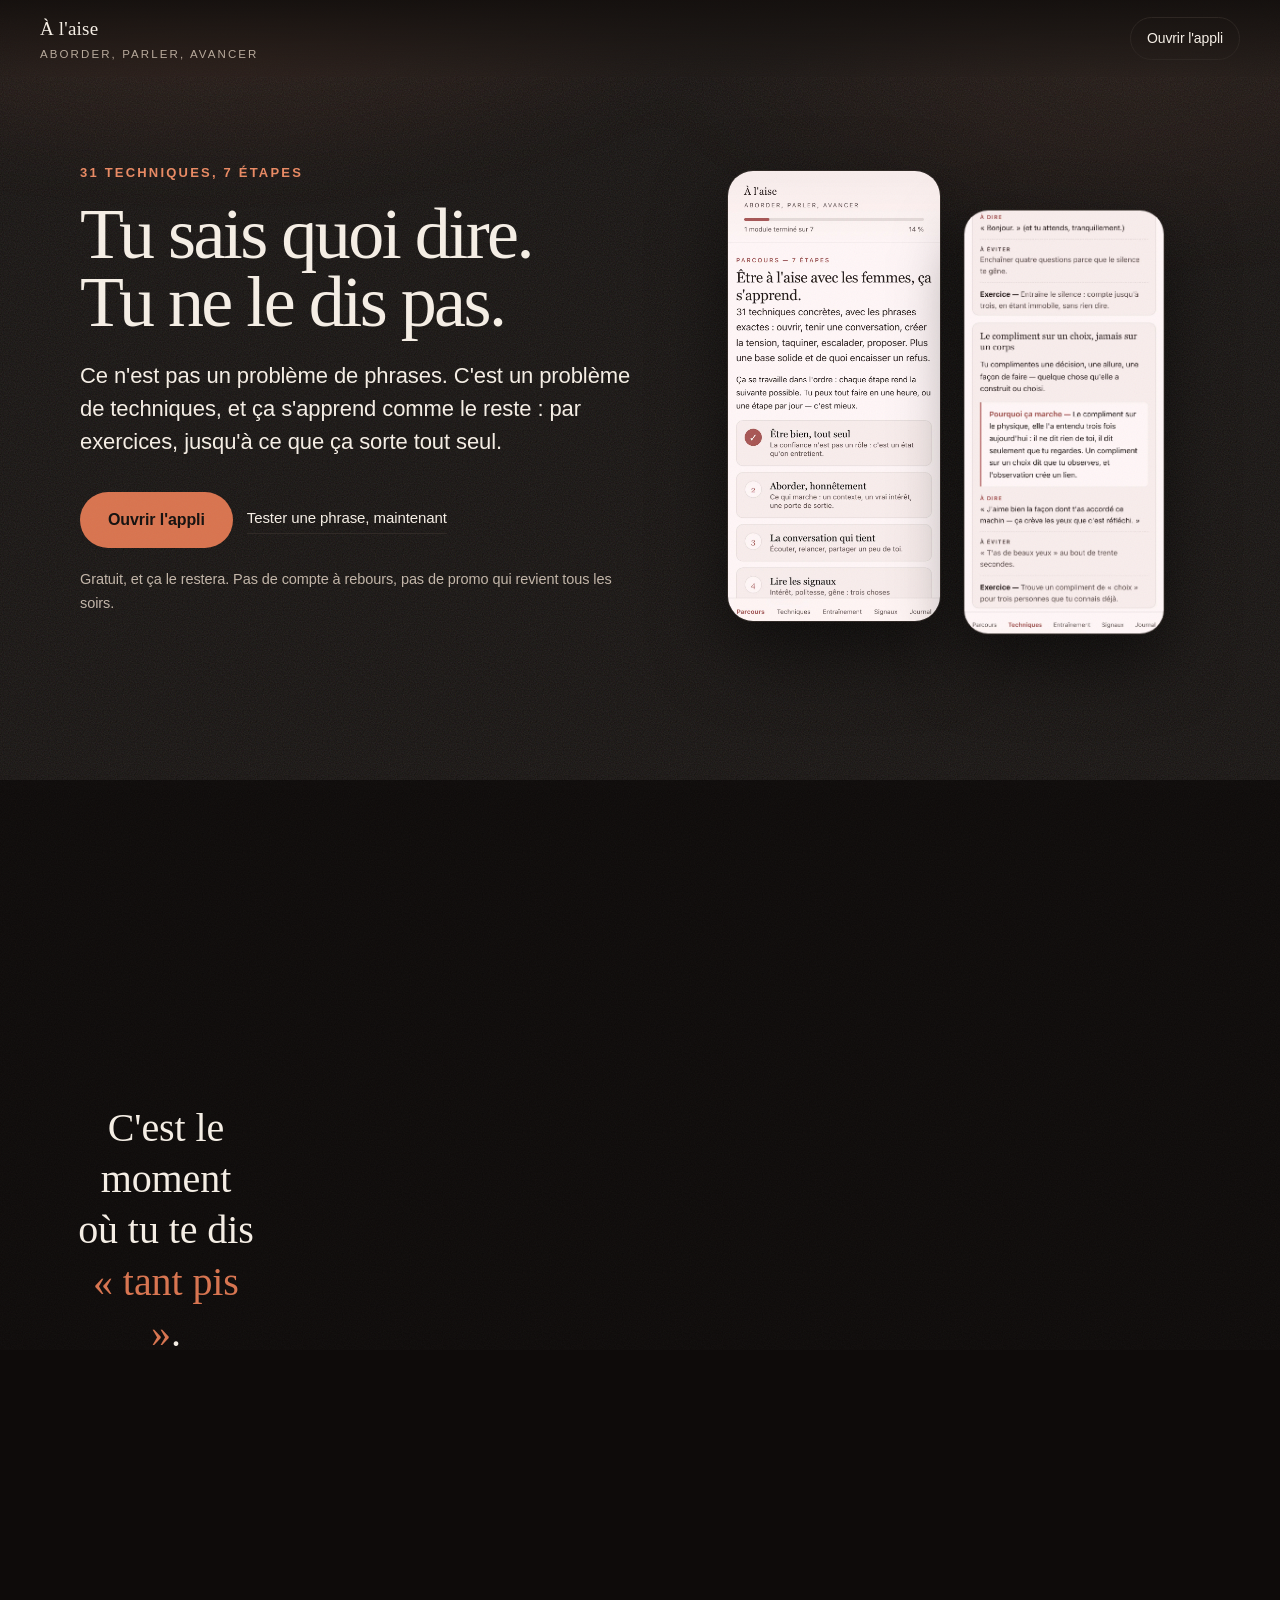
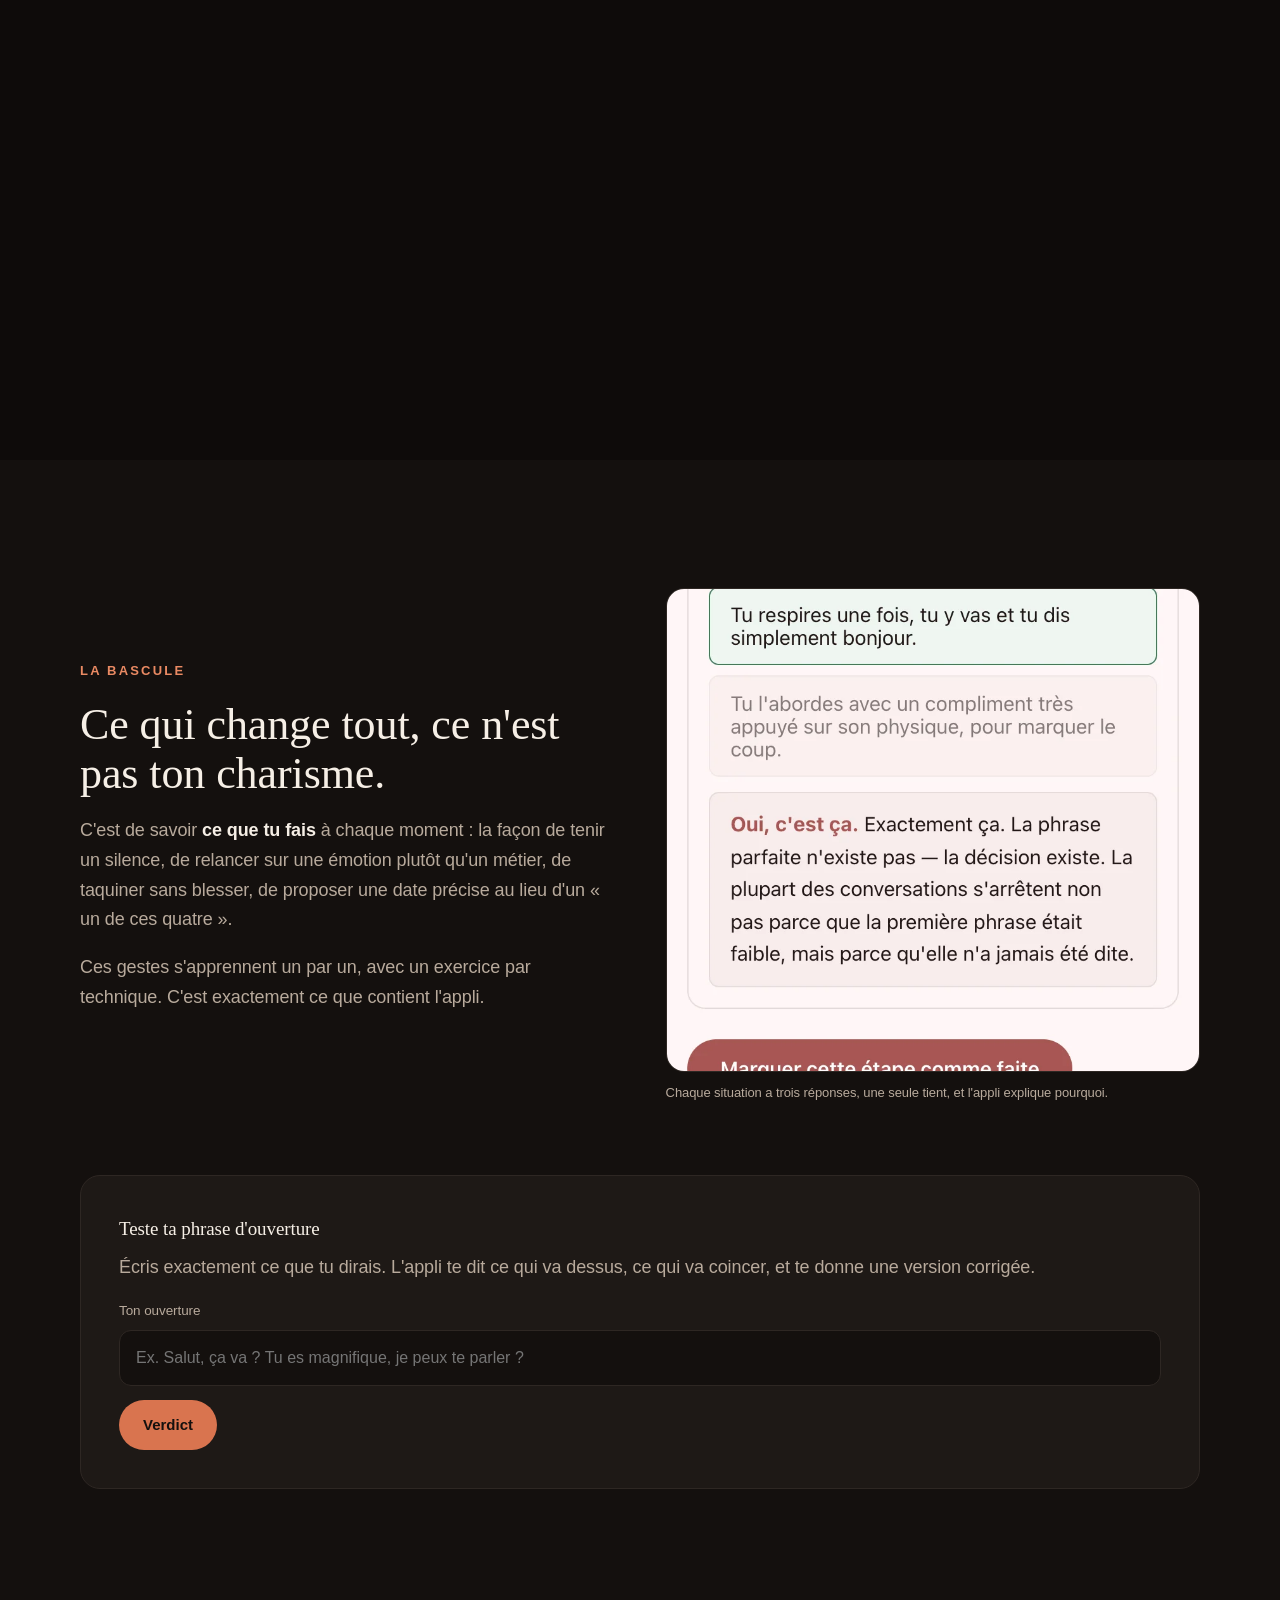
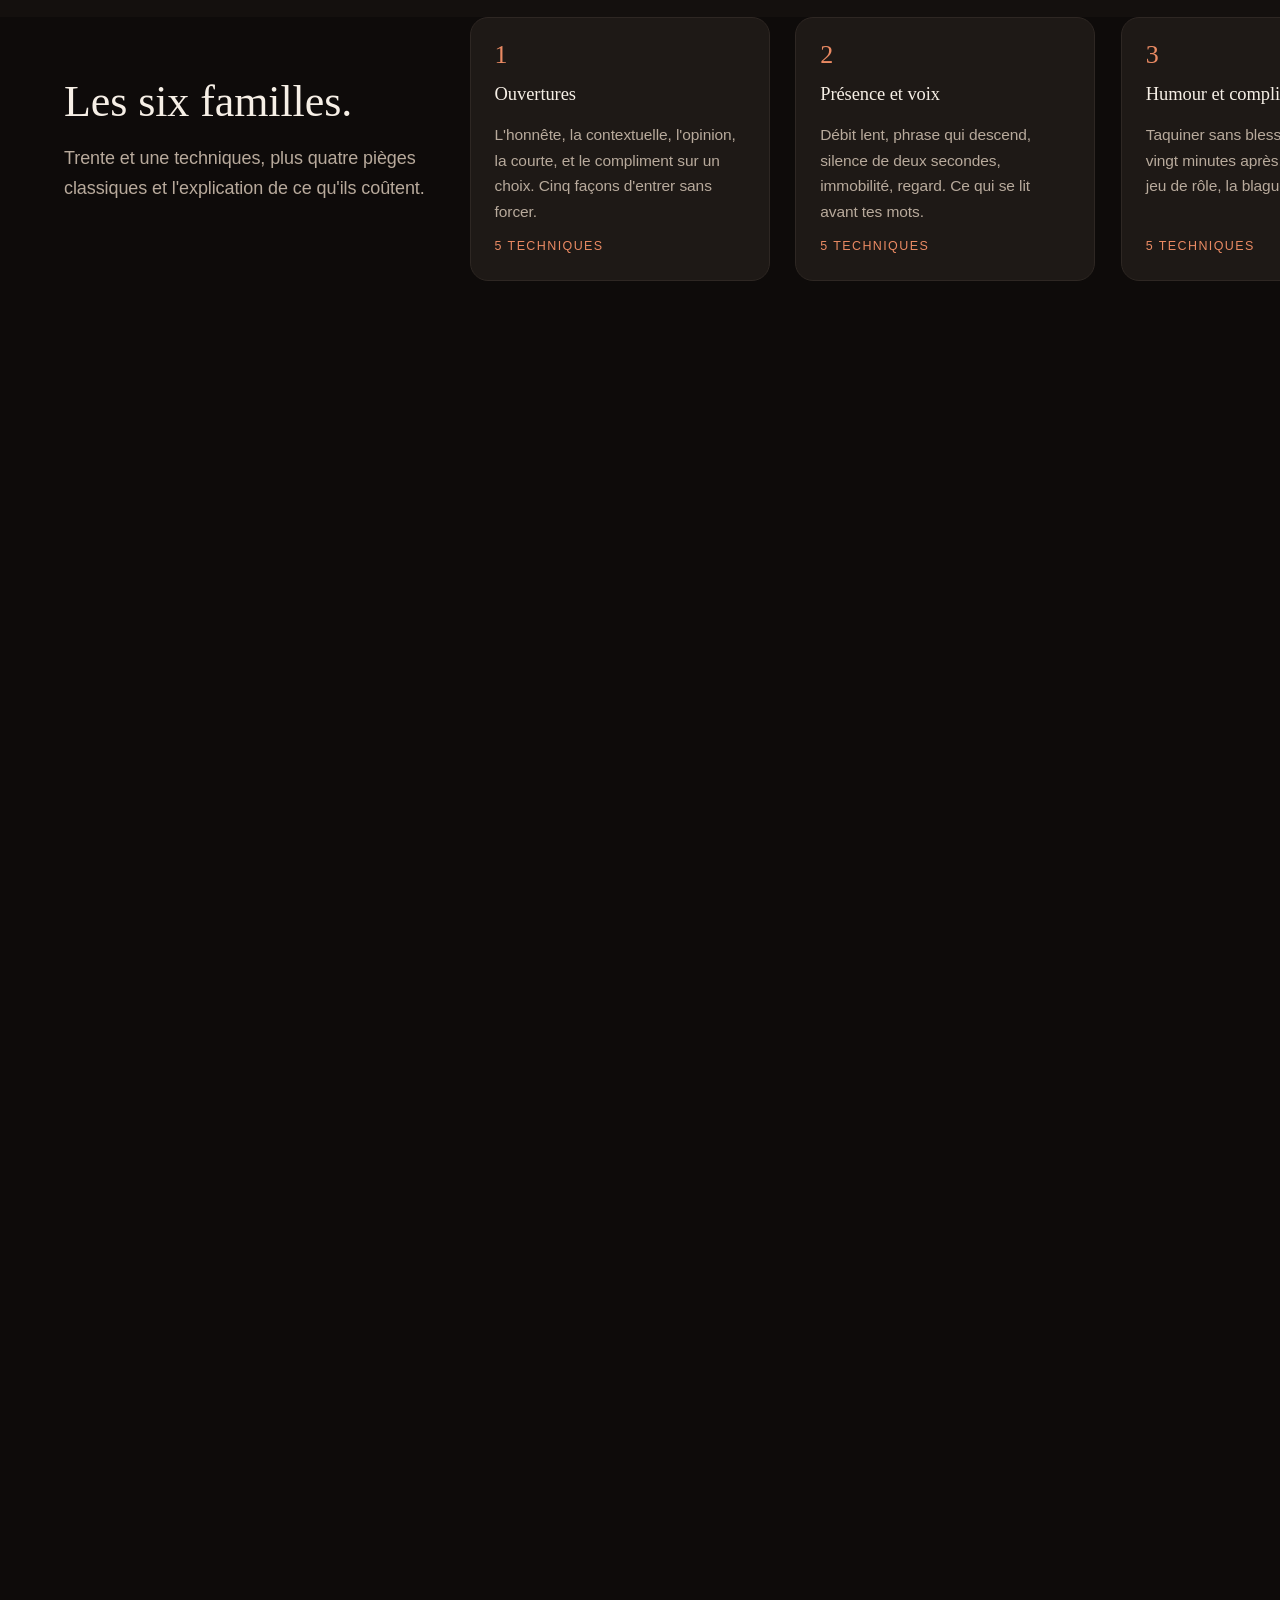
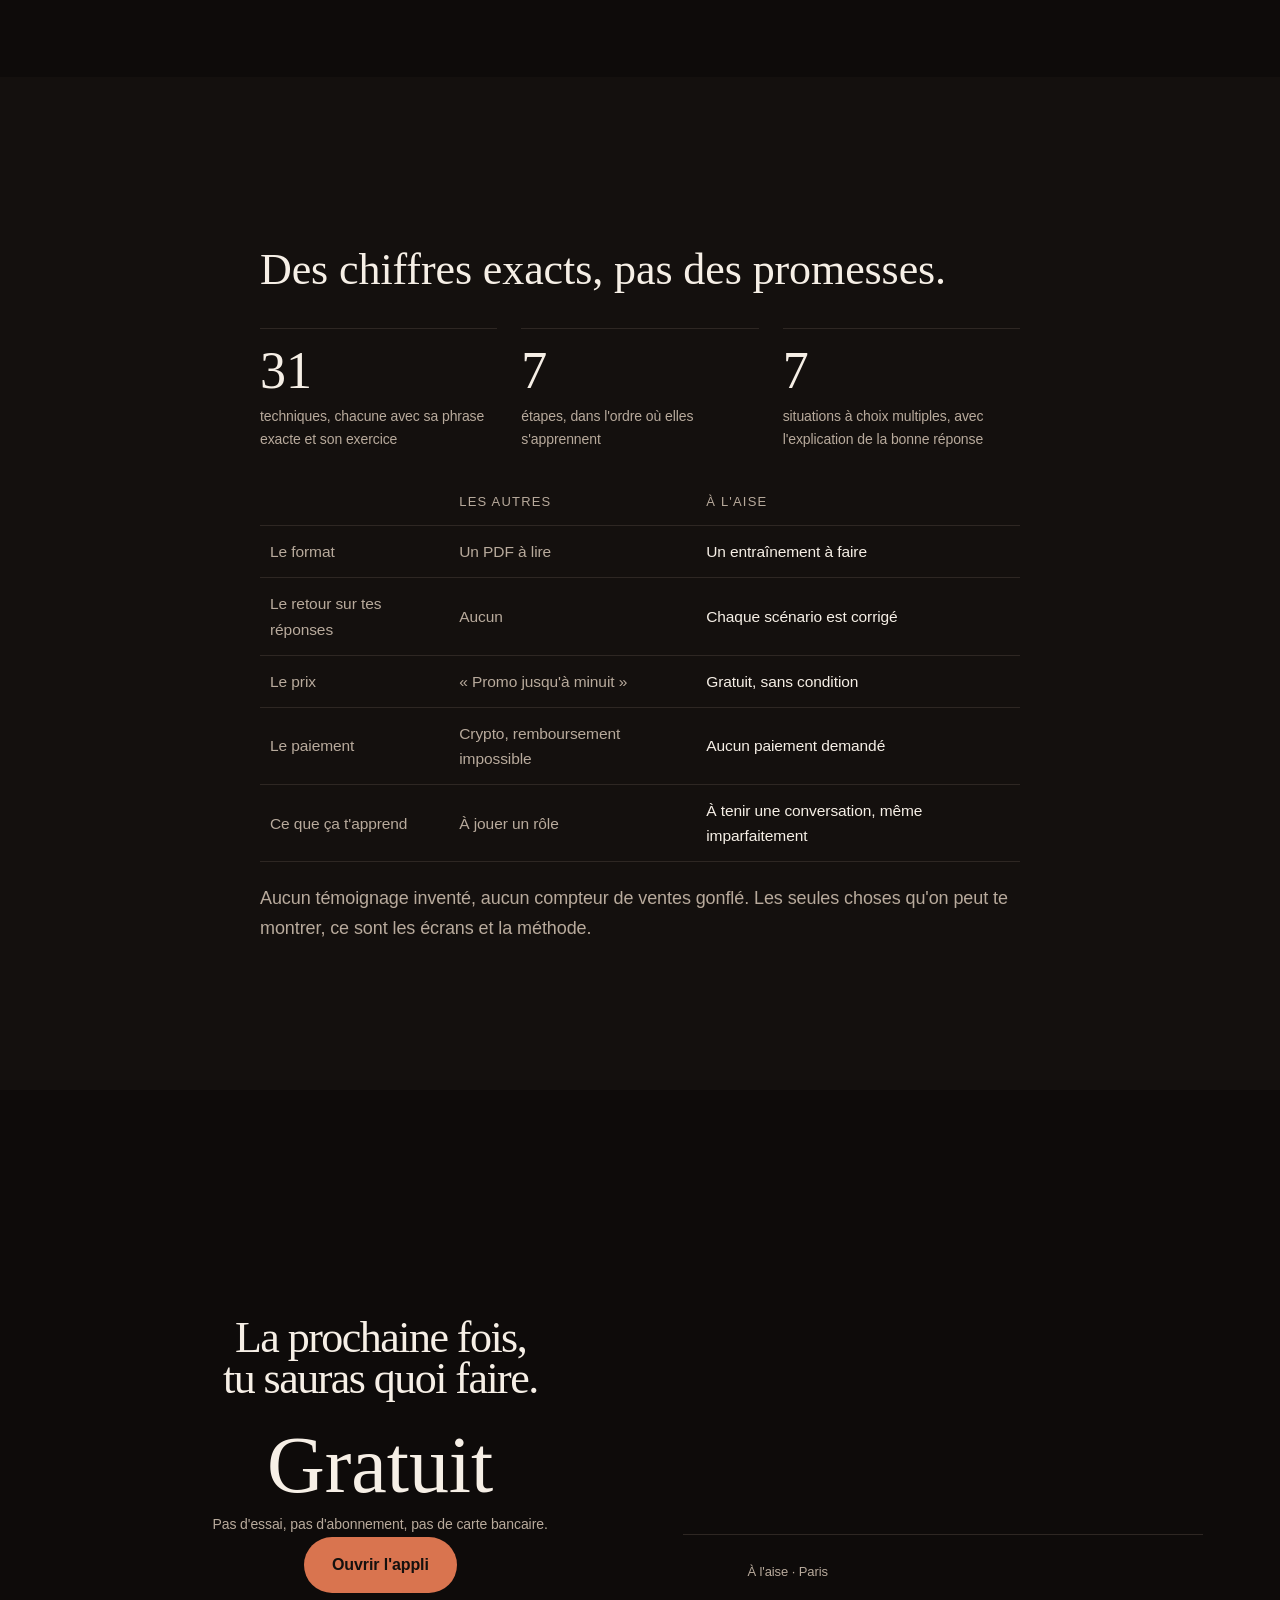
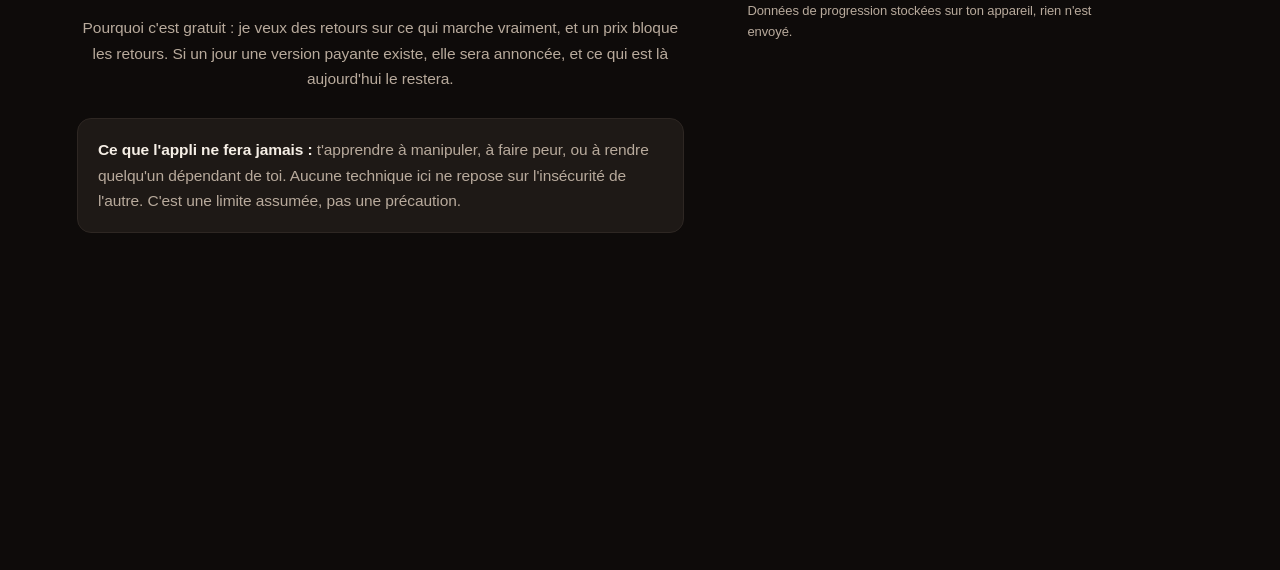
==== commit dda5faf2: "Gratuit : retrait du prix et du bloc de paiement" ====
--- a/index.html
+++ b/index.html
@@ -4,7 +4,7 @@
 <meta charset="utf-8">
 <meta name="viewport" content="width=device-width, initial-scale=1, viewport-fit=cover">
 <title>À l'aise · apprendre à aborder, vraiment</title>
-<meta name="description" content="31 techniques concrètes pour aborder, tenir une conversation, créer la tension et proposer un rendez-vous. Prix fixe, pas de compte à rebours.">
+<meta name="description" content="31 techniques concrètes pour aborder, tenir une conversation, créer la tension et proposer un rendez-vous. Gratuit, sans compte à rebours.">
 <link rel="icon" href="data:image/svg+xml,<svg xmlns='http://www.w3.org/2000/svg' viewBox='0 0 32 32'><rect width='32' height='32' rx='7' fill='%2314100e'/><path d='M9 22V10h3.4l3.6 6.2L19.6 10H23v12h-3.1v-6.6L16.6 21h-1.2l-3.3-5.6V22H9z' fill='%23d9744f'/></svg>">
 <link rel="stylesheet" href="scrollcraft.css">
 <style>
@@ -175,7 +175,7 @@
           <a class="cta" href="#acces" data-sc-rise="0" data-sc-magnet="0.24">Ouvrir l'appli</a>
           <a class="ghost" href="#outil">Tester une phrase, maintenant</a>
         </div>
-        <p class="hero__note" data-sc-in>9 €, accès à vie. Pas de compte à rebours, pas de promo qui revient tous les soirs.</p>
+        <p class="hero__note" data-sc-in>Gratuit, et ça le restera. Pas de compte à rebours, pas de promo qui revient tous les soirs.</p>
       </div>
       <div class="phones" data-sc-in>
         <div class="phone" data-sc-tilt="6"><img src="assets/parcours.webp" width="840" height="1800" alt="L'écran d'accueil de l'appli : les sept étapes du parcours"></div>
@@ -263,8 +263,8 @@
           <tr><th></th><th>Les autres</th><th>À l'aise</th></tr>
           <tr><td>Le format</td><td class="no">Un PDF à lire</td><td class="y">Un entraînement à faire</td></tr>
           <tr><td>Le retour sur tes réponses</td><td class="no">Aucun</td><td class="y">Chaque scénario est corrigé</td></tr>
-          <tr><td>Le prix</td><td class="no">« Promo jusqu'à minuit »</td><td class="y">Fixe, affiché</td></tr>
-          <tr><td>Paiement</td><td class="no">Crypto, remboursement impossible</td><td class="y">Carte, remboursement applicable</td></tr>
+          <tr><td>Le prix</td><td class="no">« Promo jusqu'à minuit »</td><td class="y">Gratuit, sans condition</td></tr>
+          <tr><td>Le paiement</td><td class="no">Crypto, remboursement impossible</td><td class="y">Aucun paiement demandé</td></tr>
           <tr><td>Ce que ça t'apprend</td><td class="no">À jouer un rôle</td><td class="y">À tenir une conversation, même imparfaitement</td></tr>
         </tbody>
       </table>
@@ -278,9 +278,10 @@
     <div data-sc-stage class="close" data-sc-spotlight>
       <div class="close__inner" data-sc-in>
         <h2 class="sc-display" data-sc-kinetic="lines" data-sc-cue="0.04">La prochaine fois, tu sauras quoi faire.</h2>
-        <p class="price">9 €<small>Accès à vie. Mises à jour comprises.</small></p>
+        <p class="price">Gratuit<small>Pas d'essai, pas d'abonnement, pas de carte bancaire.</small></p>
         <a class="cta" href="app/" data-sc-magnet="0.26" data-sc-cue="0.10" data-sc-rise="0">Ouvrir l'appli</a>
-        <div class="honest" data-sc-cue="0.16">
+        <p class="pourquoi" data-sc-cue="0.13" style="margin:22px 0 0;font-size:15.5px">Pourquoi c'est gratuit : je veux des retours sur ce qui marche vraiment, et un prix bloque les retours. Si un jour une version payante existe, elle sera annoncée, et ce qui est là aujourd'hui le restera.</p>
+        <div class="honest" data-sc-cue="0.18">
           <p><b>Ce que l'appli ne fera jamais :</b> t'apprendre à manipuler, à faire peur, ou à rendre quelqu'un
           dépendant de toi. Aucune technique ici ne repose sur l'insécurité de l'autre. C'est une limite assumée,
           pas une précaution.</p>
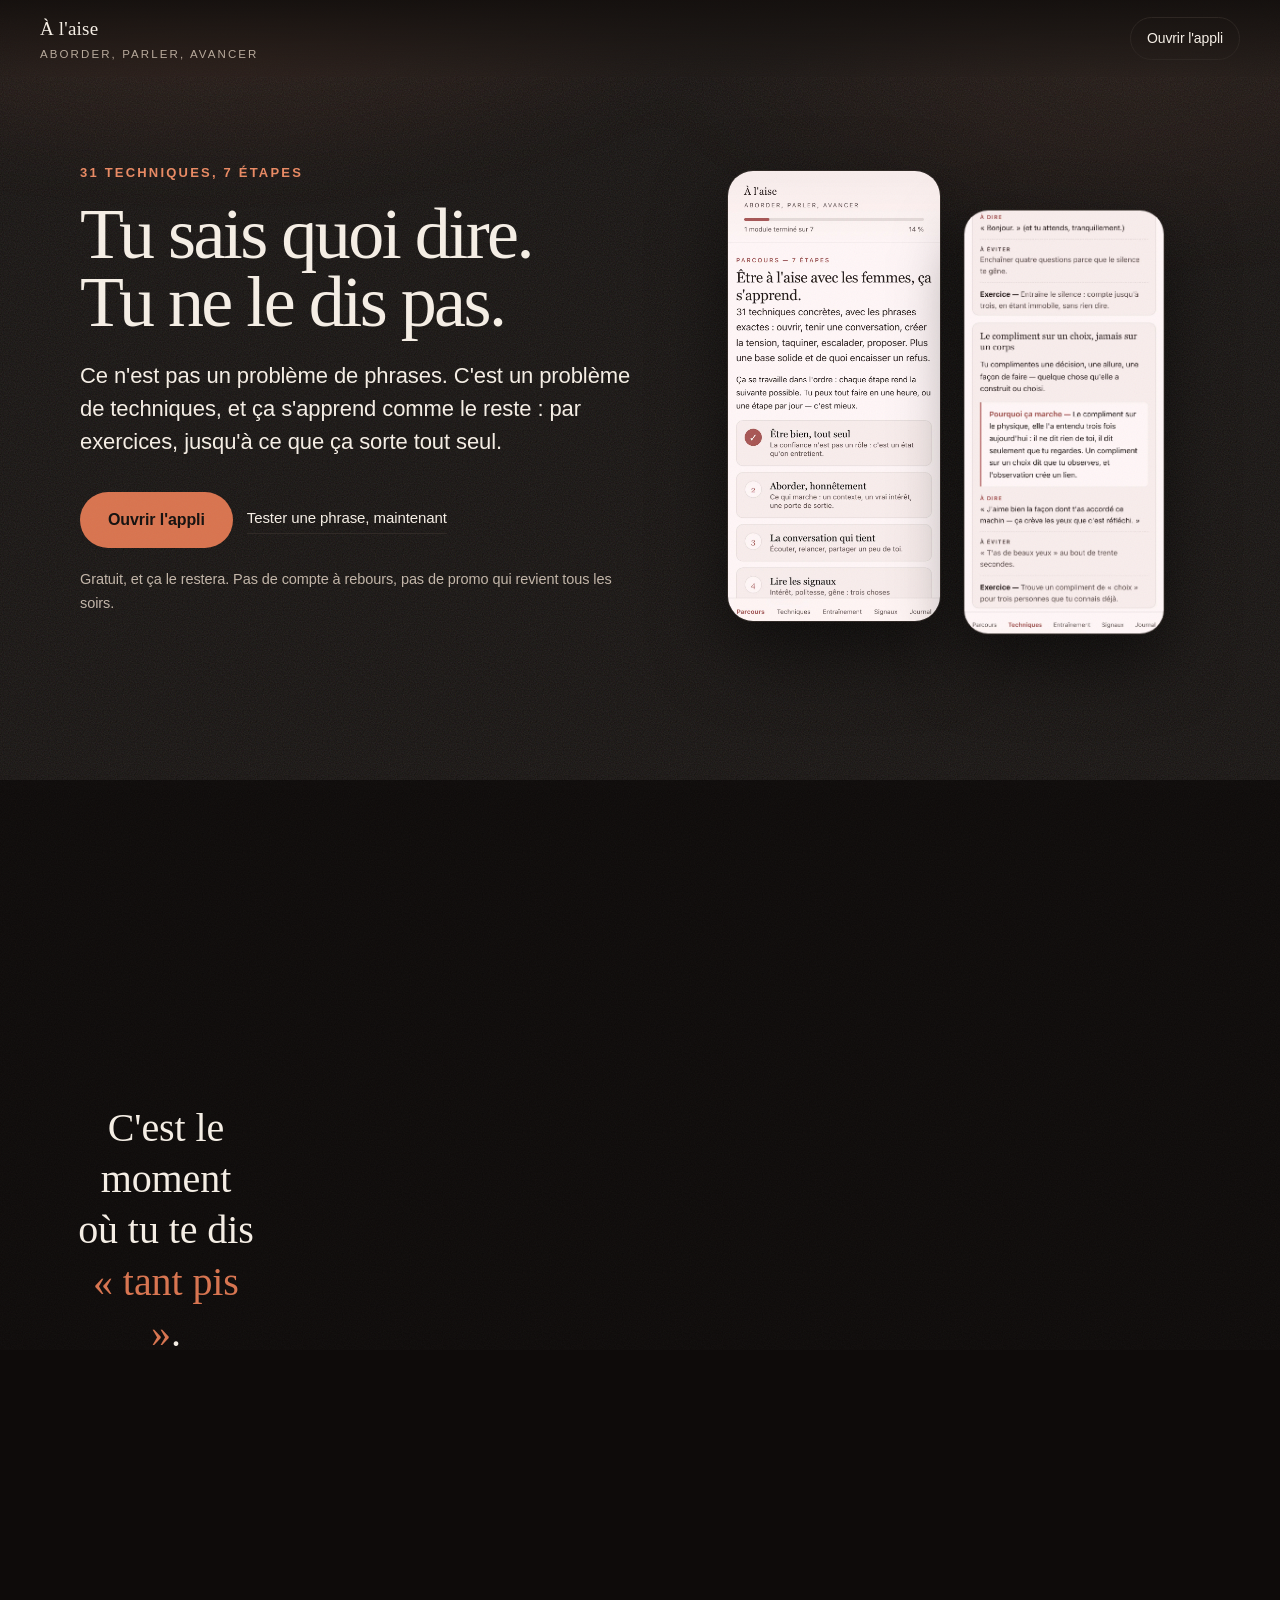
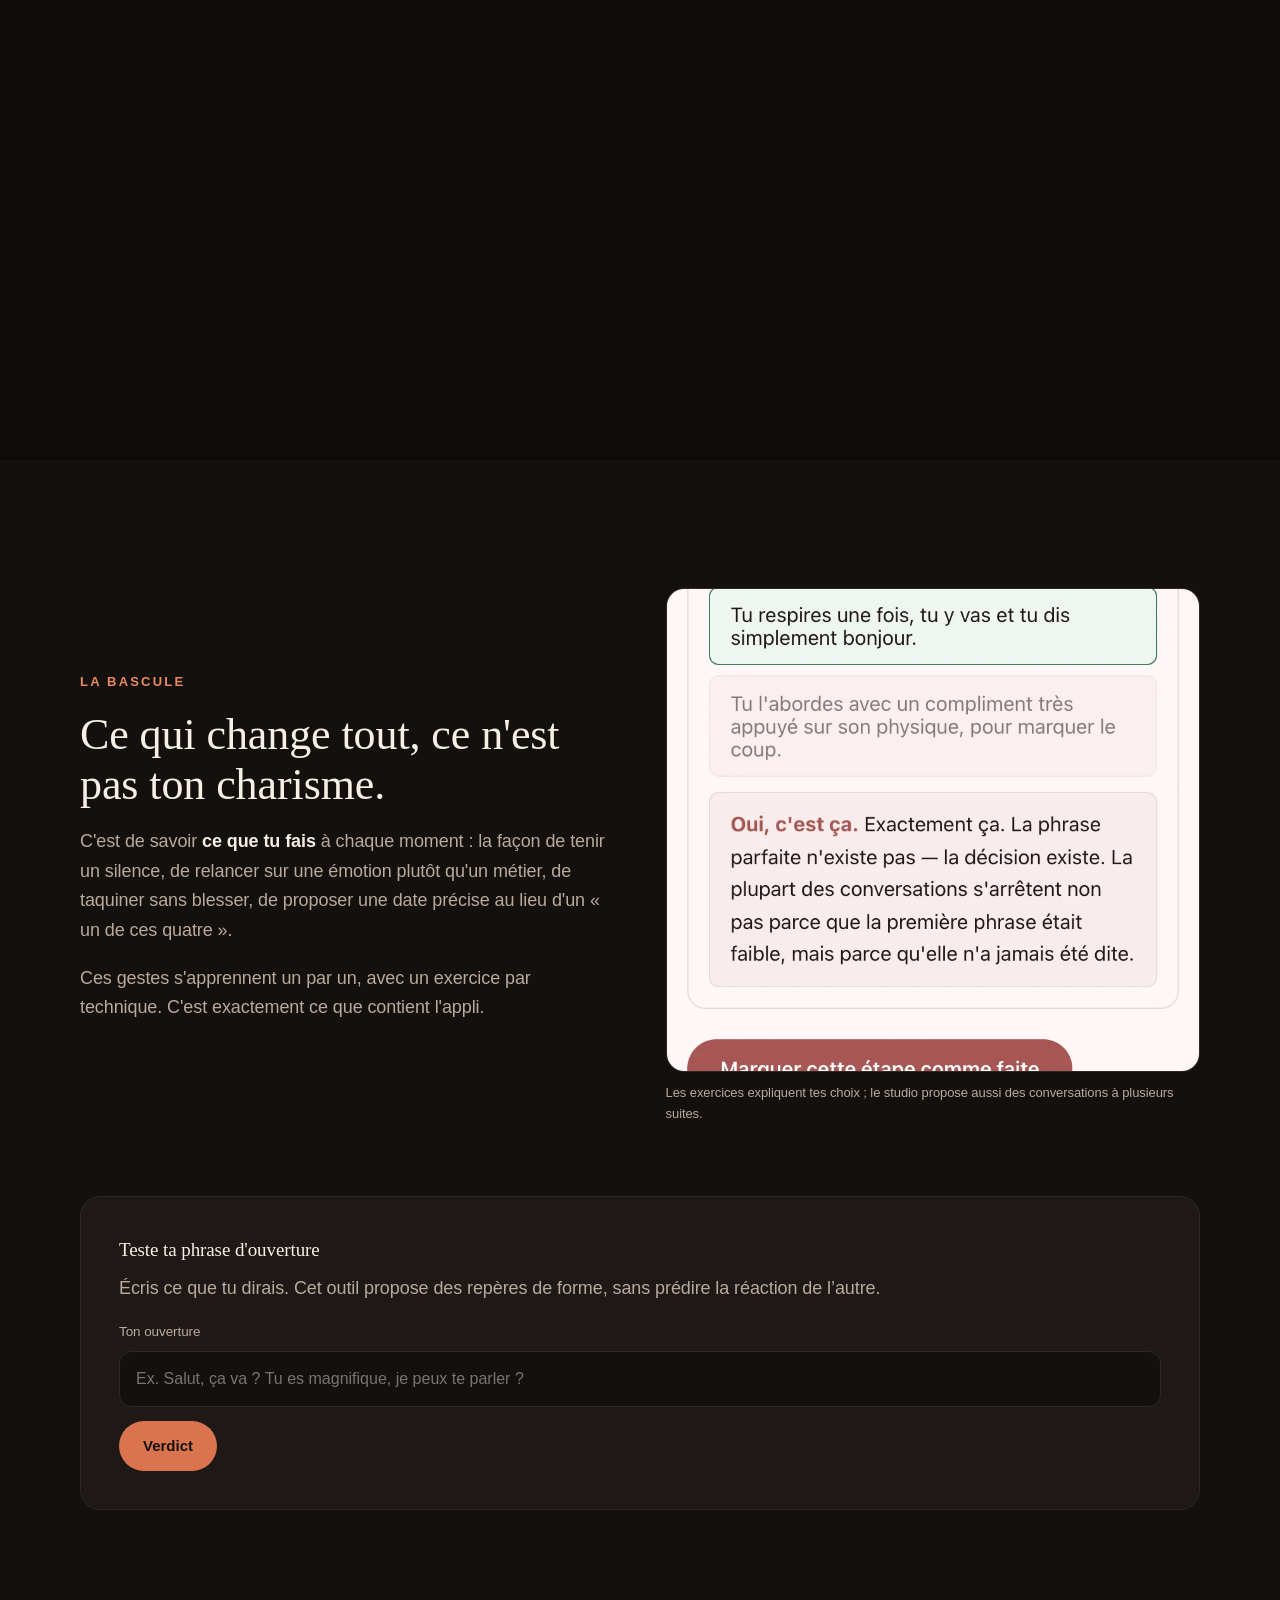
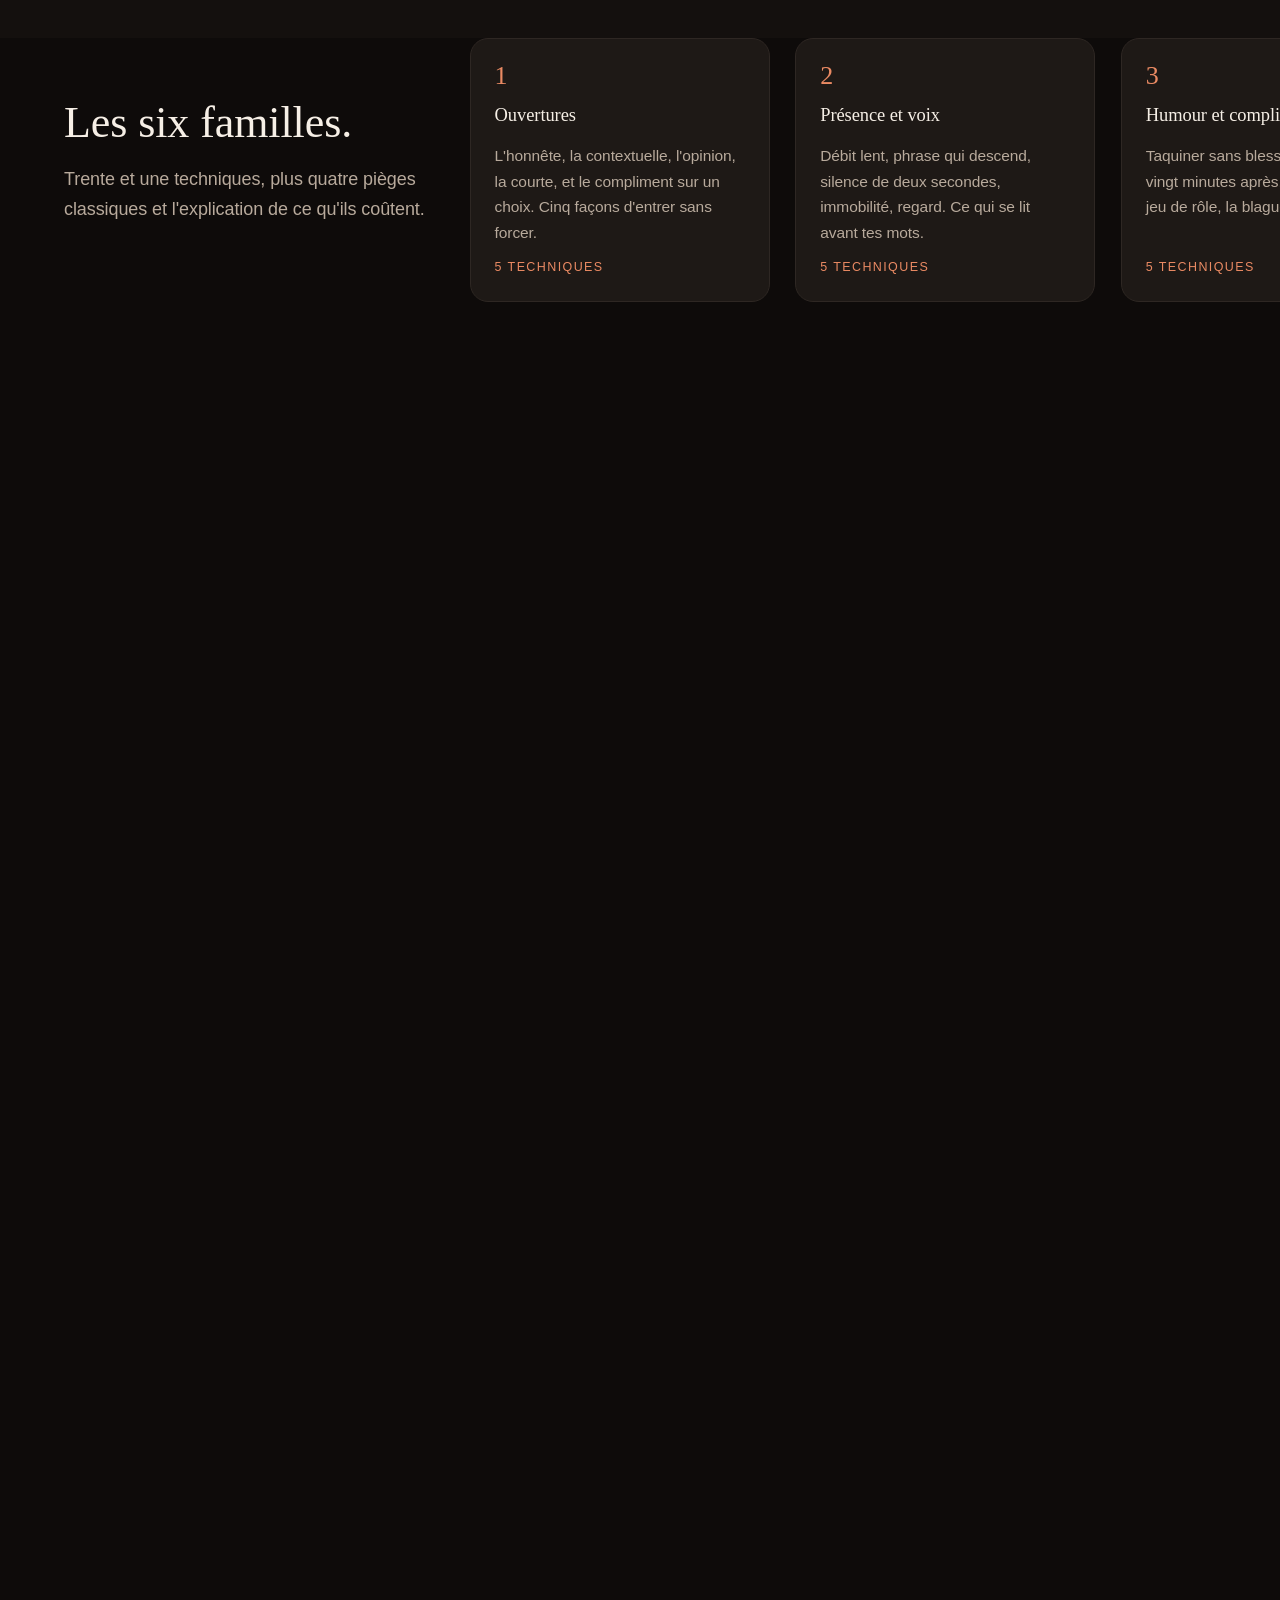
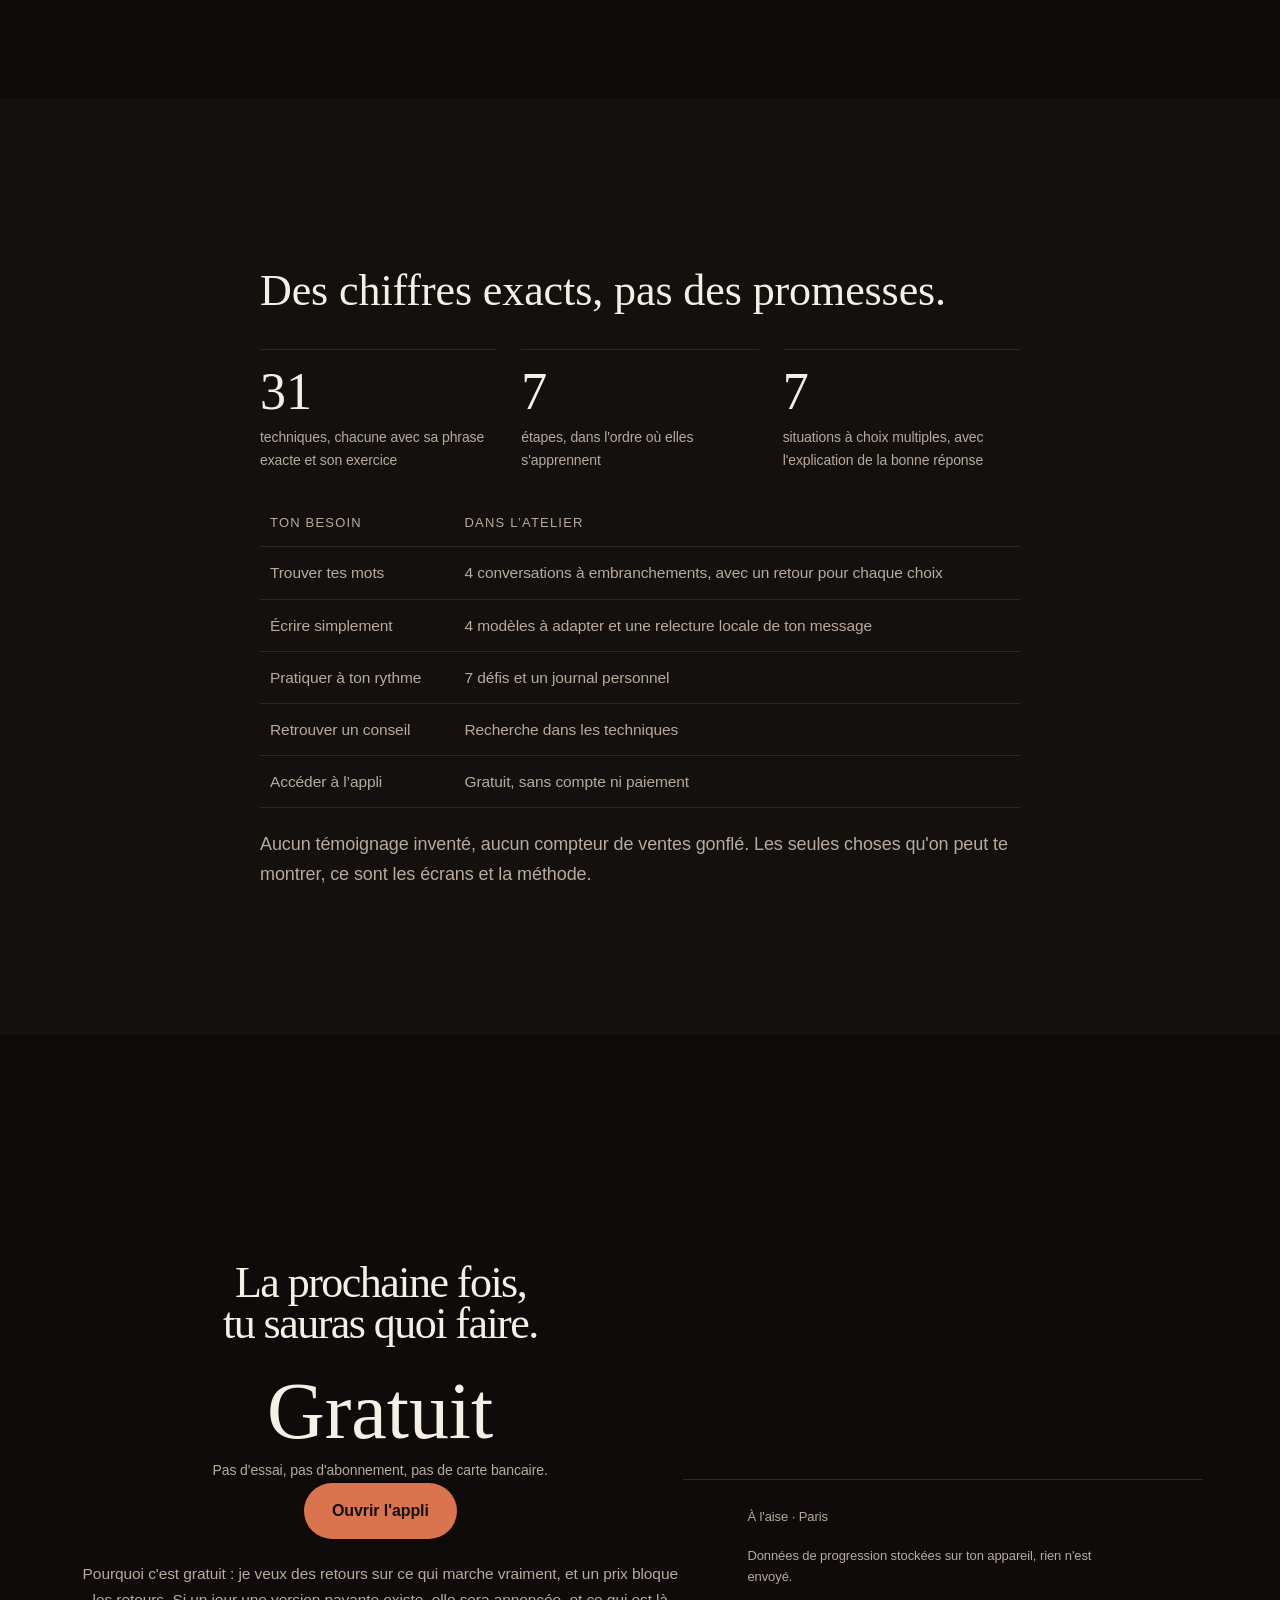
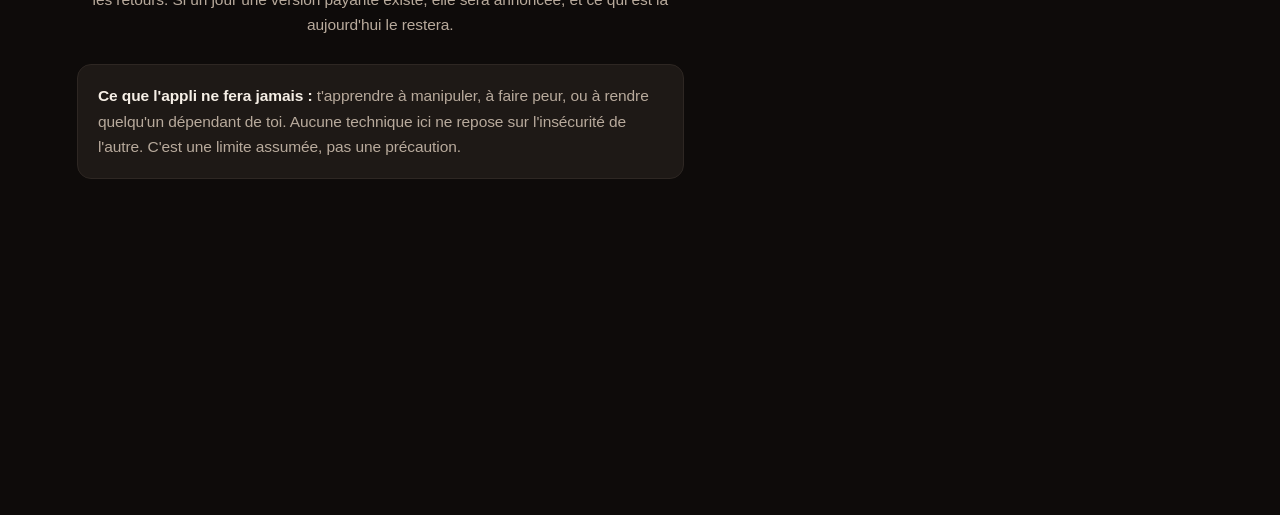
==== commit 896417ed: "Ajoute un atelier de flirt interactif et refond l’accueil" ====
--- a/index.html
+++ b/index.html
@@ -208,14 +208,14 @@
       </div>
       <figure data-sc-reveal="left" data-sc-reveal-at="0.10 0.62" style="margin:0">
         <div class="frame"><img src="assets/zoom-scenario.webp" width="840" height="760" alt="Un scénario d'entraînement : la situation, trois réponses possibles, et l'explication de la bonne"></div>
-        <figcaption class="cap">Chaque situation a trois réponses, une seule tient, et l'appli explique pourquoi.</figcaption>
+        <figcaption class="cap">Les exercices expliquent tes choix ; le studio propose aussi des conversations à plusieurs suites.</figcaption>
       </figure>
     </div>
 
     <div class="wrap">
       <div class="tool" data-sc-in>
         <h3>Teste ta phrase d'ouverture</h3>
-        <p style="margin:0">Écris exactement ce que tu dirais. L'appli te dit ce qui va dessus, ce qui va coincer, et te donne une version corrigée.</p>
+        <p style="margin:0">Écris ce que tu dirais. Cet outil propose des repères de forme, sans prédire la réaction de l’autre.</p>
         <label for="dit">Ton ouverture</label>
         <input id="dit" type="text" placeholder="Ex. Salut, ça va ? Tu es magnifique, je peux te parler ?" autocomplete="off">
         <button id="test" type="button">Verdict</button>
@@ -253,21 +253,19 @@
       <p class="kick" data-sc-in>Ce qu'il y a dans l'appli</p>
       <h2 data-sc-in>Des chiffres exacts, pas des promesses.</h2>
       <div class="stats" data-sc-in data-sc-stagger="80">
-        <div class="stat"><div class="v"><span data-sc-count="0 31">0</span></div><div class="l">techniques, chacune avec sa phrase exacte et son exercice</div></div>
-        <div class="stat"><div class="v"><span data-sc-count="0 7">0</span></div><div class="l">étapes, dans l'ordre où elles s'apprennent</div></div>
-        <div class="stat"><div class="v"><span data-sc-count="0 7">0</span></div><div class="l">situations à choix multiples, avec l'explication de la bonne réponse</div></div>
-      </div>
-
-      <table data-sc-in>
-        <tbody>
-          <tr><th></th><th>Les autres</th><th>À l'aise</th></tr>
-          <tr><td>Le format</td><td class="no">Un PDF à lire</td><td class="y">Un entraînement à faire</td></tr>
-          <tr><td>Le retour sur tes réponses</td><td class="no">Aucun</td><td class="y">Chaque scénario est corrigé</td></tr>
-          <tr><td>Le prix</td><td class="no">« Promo jusqu'à minuit »</td><td class="y">Gratuit, sans condition</td></tr>
-          <tr><td>Le paiement</td><td class="no">Crypto, remboursement impossible</td><td class="y">Aucun paiement demandé</td></tr>
-          <tr><td>Ce que ça t'apprend</td><td class="no">À jouer un rôle</td><td class="y">À tenir une conversation, même imparfaitement</td></tr>
-        </tbody>
-      </table>
+        <div class="stat"><div class="v"><span data-sc-count="0 31">31</span></div><div class="l">techniques, chacune avec sa phrase exacte et son exercice</div></div>
+        <div class="stat"><div class="v"><span data-sc-count="0 7">7</span></div><div class="l">étapes, dans l'ordre où elles s'apprennent</div></div>
+        <div class="stat"><div class="v"><span data-sc-count="0 7">7</span></div><div class="l">situations à choix multiples, avec l'explication de la bonne réponse</div></div>
+      </div>
+
+      <table data-sc-in><tbody>
+        <tr><th>Ton besoin</th><th>Dans l’atelier</th></tr>
+        <tr><td>Trouver tes mots</td><td>4 conversations à embranchements, avec un retour pour chaque choix</td></tr>
+        <tr><td>Écrire simplement</td><td>4 modèles à adapter et une relecture locale de ton message</td></tr>
+        <tr><td>Pratiquer à ton rythme</td><td>7 défis et un journal personnel</td></tr>
+        <tr><td>Retrouver un conseil</td><td>Recherche dans les techniques</td></tr>
+        <tr><td>Accéder à l’appli</td><td>Gratuit, sans compte ni paiement</td></tr>
+      </tbody></table>
       <p style="margin-top:22px" data-sc-in>Aucun témoignage inventé, aucun compteur de ventes gonflé. Les seules choses qu'on peut te montrer,
       ce sont les écrans et la méthode.</p>
     </div>
@@ -298,83 +296,21 @@
 
 <script src="scrollcraft.js"></script>
 <script>
-ScrollCraft.mount(document.body);
-
-/* ============================================================
-   Mouvement signature : le testeur d'ouverture.
-   Écrit pour cette page seule. Le moteur n'est pas touché.
-   ============================================================ */
+if (window.ScrollCraft) ScrollCraft.mount(document.body);
 (function(){
-  const input = document.getElementById('dit');
-  const btn   = document.getElementById('test');
-  const out   = document.getElementById('verdict');
-  if(!input || !btn || !out) return;
-
-  const CLICHES = [
-    {re:/(je peux te parler|on peut discuter|puis-je)/i, w:"« Je peux te parler ? » demande une autorisation que personne n'attend. Tu te places en demandeur avant d'avoir dit un mot. Entre directement.", pts:-2},
-    {re:/(tu es|t'es)\s+(trop\s+)?(belle|magnifique|mignonne|canon|belle femme|jolie)/i, w:"Le compliment physique en ouverture : elle l'a déjà entendu plusieurs fois cette semaine. Il ne dit rien de toi, il dit seulement que tu regardes.", pts:-3},
-    {re:/(yeux|corps|sourire sublime|physique)/i, w:"Un compliment sur son corps, au premier mot, met la pression tout de suite et réduit toute la conversation à ça.", pts:-2},
-    {re:/(d[ée]sol[ée]|excuse[- ]moi|je te d[ée]range|je sais pas si)/i, w:"Tu t'excuses d'exister. Une ouverture n'est pas une intrusion, elle n'a pas besoin de pardon.", pts:-2},
-    {re:/^(salut|bonjour)?\s*(ça va|ca va)\s*\??$/i, w:"« Ça va ? » ne donne rien à répondre à part « ça va ». Une question fermée en ouverture, c'est un mur déguisé en politesse.", pts:-1},
-    {re:/(un de ces quatre|quand tu veux|on verra|si tu veux bien)/i, w:"Trop vague. Une proposition a un lieu, un jour et une heure, sinon ce n'est pas une proposition.", pts:-1},
-    {re:/\?/g, w:"", pts:0}
-  ];
-  const BONUS = [
-    {re:/(j'avais envie|je voulais te dire|je t'ai remarqu)/i, w:"Tu assumes ton intérêt au lieu de tourner autour. C'est le signal de confiance le plus lisible qui existe.", pts:2},
-    {re:/(livre|musique|bar|file|attente|train|concert|expo|caf[ée]|playlist|photo)/i, w:"Tu prends appui sur le contexte partagé : elle ne peut pas être mal à l'aise, vous êtes dans la même situation.", pts:2},
-    {re:/(bonjour)/i, w:"Tu commences par un bonjour. Ça paraît bête, ça change tout sur la première seconde.", pts:1}
-  ];
-
-  function analyse(txt){
-    const t = txt.trim();
-    const words = t.split(/\s+/).filter(Boolean);
-    let score = 7;
-    const notes = [];
-
-    if(!t){ return null; }
-    if(words.length > 14){ score -= 2; notes.push({b:false, w:"C'est long pour une ouverture. Dix secondes maximum, sinon tu parles plus qu'elle."}); }
-    else if(words.length <= 12){ score += 1; }
-
-    const q = (t.match(/\?/g) || []).length;
-    if(q >= 3){ score -= 2; notes.push({b:false, w:"Trois questions d'affilée, et tu ressembles à un formulaire. Pose, écoute, donne un bout de toi."}); }
-
-    CLICHES.forEach(c => {
-      if(c.pts === 0) return;
-      if(c.re.test(t)){ score += c.pts; notes.push({b:false, w:c.w}); }
-    });
-    BONUS.forEach(b => {
-      if(b.re.test(t)){ score += b.pts; notes.push({b:true, w:b.w}); }
-    });
-
-    if(!/bonjour|salut|bonsoir/i.test(t)){ score -= 1; notes.push({b:false, w:"Pas de salutation : ça lit « prédateur pressé » en une seconde."}); }
-    if(!/(envie|remarqu)/i.test(t)){
-      notes.push({b:true, w:"Ajoute pourquoi tu viens : une phrase de vérité sur ton intention rend la même approche deux fois plus légitime."});
-    }
-
-    score = Math.max(0, Math.min(10, score));
-    return {score, notes: notes.slice(0, 4)};
-  }
-
-  function reecrire(txt){
-    const t = txt.trim();
-    if(/(livre|musique|concert|expo|caf[ée])/i.test(t)) return "« Bonjour. On fait la queue depuis vingt ans, alors autant se parler. Tu viens pour qui ce soir ? »";
-    if(/(train|file|attente|bar)/i.test(t)) return "« Bonjour. Je t'ai vue et j'avais envie de venir te dire bonjour. Tu es pressée, ou tu as deux minutes ? »";
-    return "« Bonjour. Je t'ai vue et j'avais envie de venir te dire bonjour. » Puis tu te tais, et tu la laisses répondre.";
-  }
-
-  function render(r, txt){
-    if(!r){ out.className = "verdict on"; out.innerHTML = "<p>Écris d'abord ce que tu dirais.</p>"; return; }
-    const verdict = r.score >= 7 ? "Celle-là peut fonctionner." : (r.score >= 4 ? "Elle peut passer, mais elle te dessert." : "Celle-là va se refermer.");
-    out.className = "verdict on";
-    out.innerHTML =
-      '<div class="verdict__score">' + r.score + ' / 10 <span>' + verdict + '</span></div>' +
-      '<ul>' + r.notes.map((n, i) => '<li>' + (n.b ? '<b>Ce qui va bien : </b>' : '<b>Ce qui coince : </b>') + n.w + '</li>').join('') + '</ul>' +
-      '<div class="rewrite"><b style="display:block;font-size:12.5px;letter-spacing:1.6px;text-transform:uppercase;color:#ea8a63;margin-bottom:8px">Version corrigée</b>' + reecrire(txt) + '</div>' +
-      '<p style="margin:16px 0 0;font-size:14.5px">Dans l\'appli, cette phrase se travaille avec l\'exercice de la famille « Ouvertures ». Il y en a trente autres comme celle-là.</p>';
-  }
-
-  btn.addEventListener('click', () => render(analyse(input.value), input.value));
-  input.addEventListener('keydown', e => { if(e.key === 'Enter') render(analyse(input.value), input.value); });
+ const input=document.getElementById('dit'),btn=document.getElementById('test'),out=document.getElementById('verdict');
+ function review(){
+  const t=input.value.trim(); out.className='verdict on'; out.replaceChildren();
+  const add=(text)=>{const p=document.createElement('p');p.textContent=text;out.appendChild(p);};
+  if(!t){add('Écris d’abord ce que tu dirais.');return;}
+  add('Quelques repères, sans note de séduction.');
+  if(t.split(/\s+/).length>25)add('Ta phrase est assez longue. Tu peux garder une seule idée pour laisser de la place à une réponse.');
+  if((t.match(/\?/g)||[]).length>2)add('Essaie une question à la fois, puis écoute la réponse.');
+  add('Est-ce sincère et adapté au contexte ? La personne est-elle disponible pour échanger ? Une formule polie ou une demande de permission peut tout à fait convenir.');
+  add('Exemple à adapter lors d’un événement : « Bonjour, qu’est-ce qui t’a donné envie de venir ? »');
+  add('Cette relecture fonctionne avec quelques règles locales. Elle ne sait pas déduire une attirance ni garantir une réponse.');
+ }
+ btn.addEventListener('click',review);input.addEventListener('keydown',e=>{if(e.key==='Enter')review();});
 })();
 </script>
 </body>
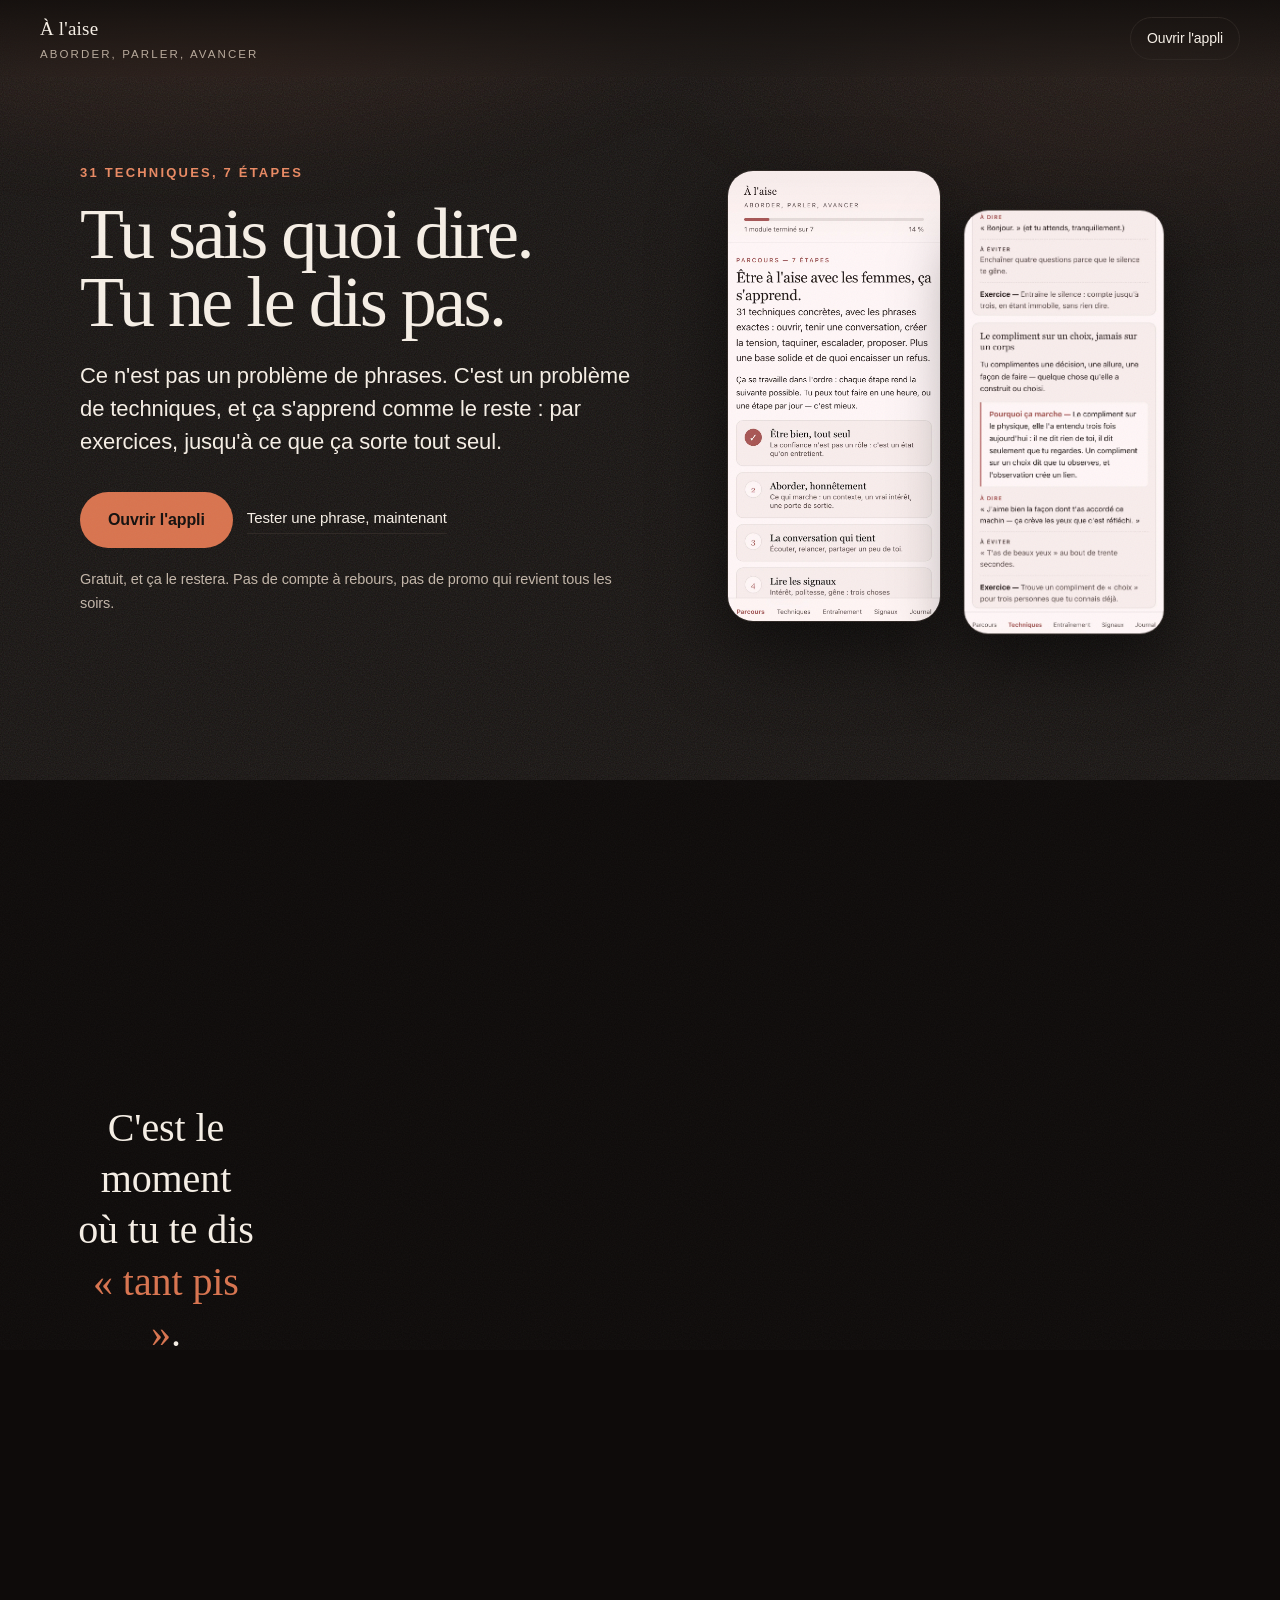
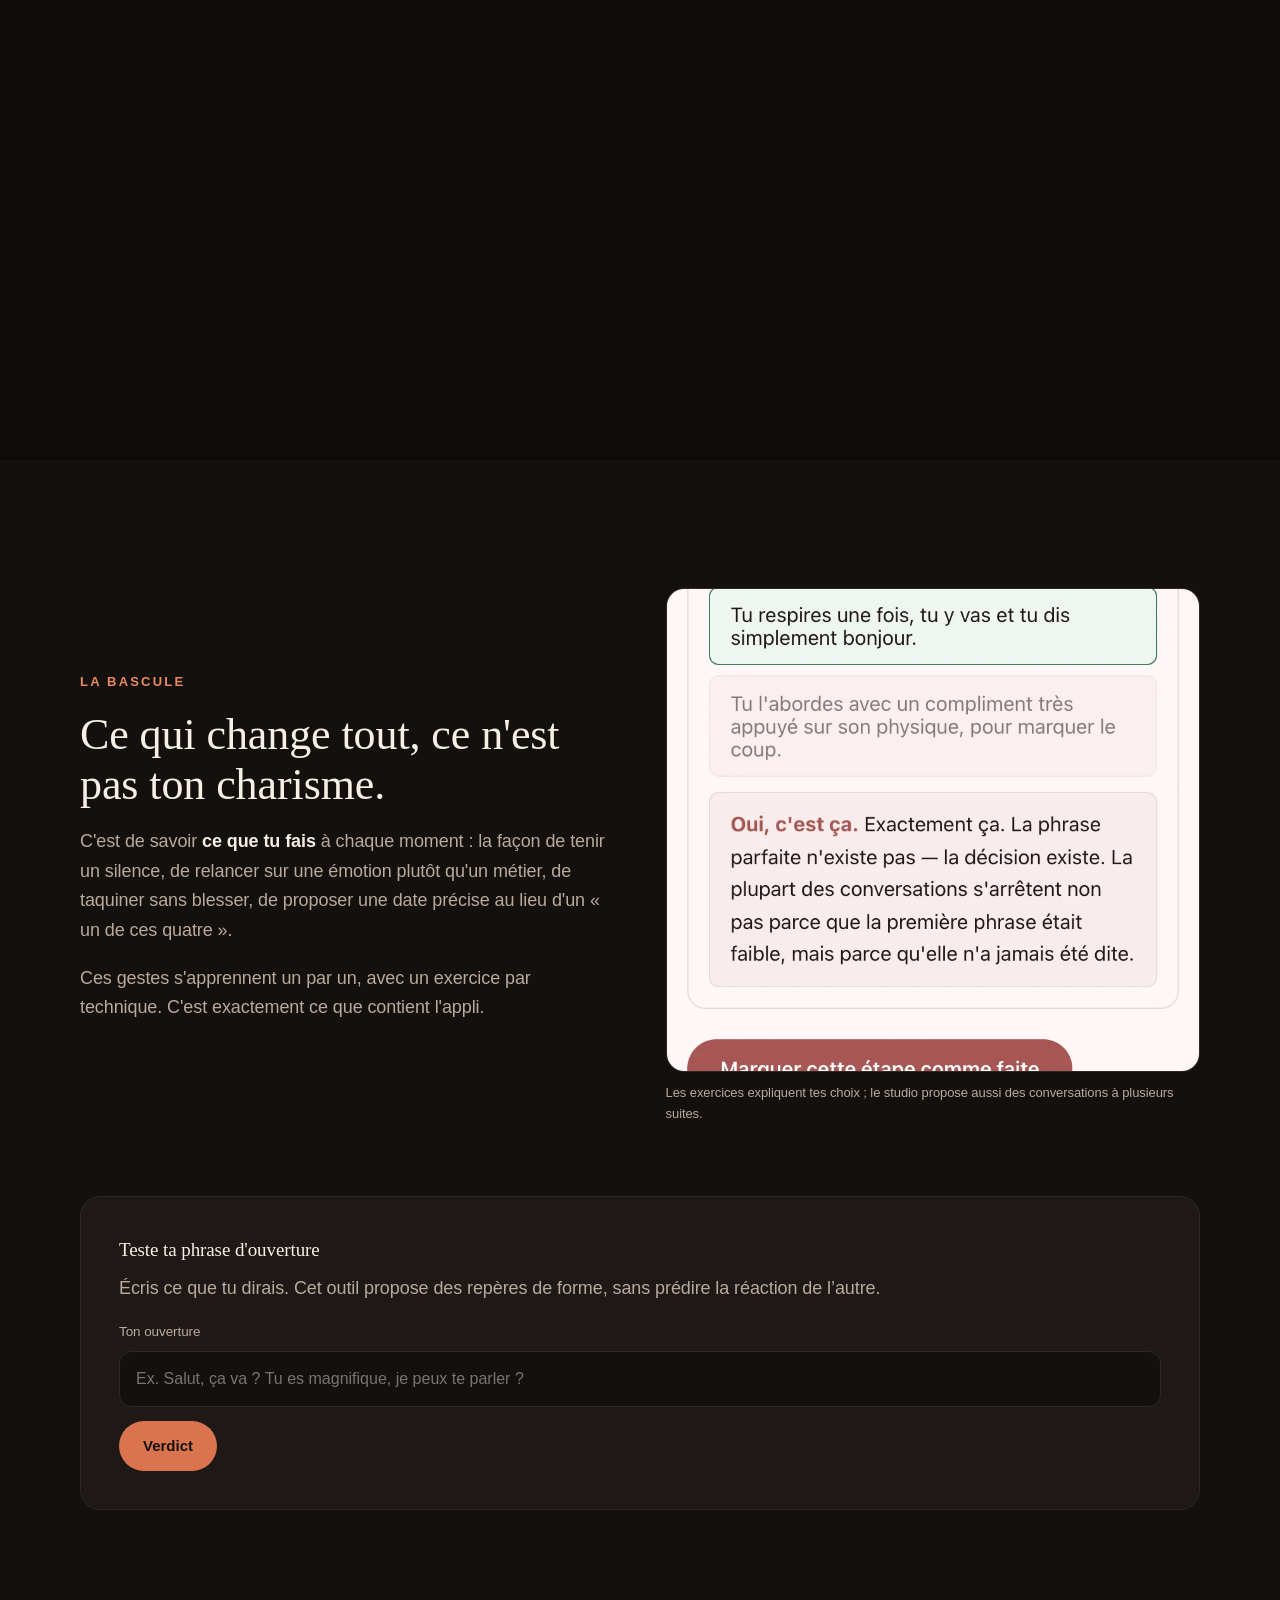
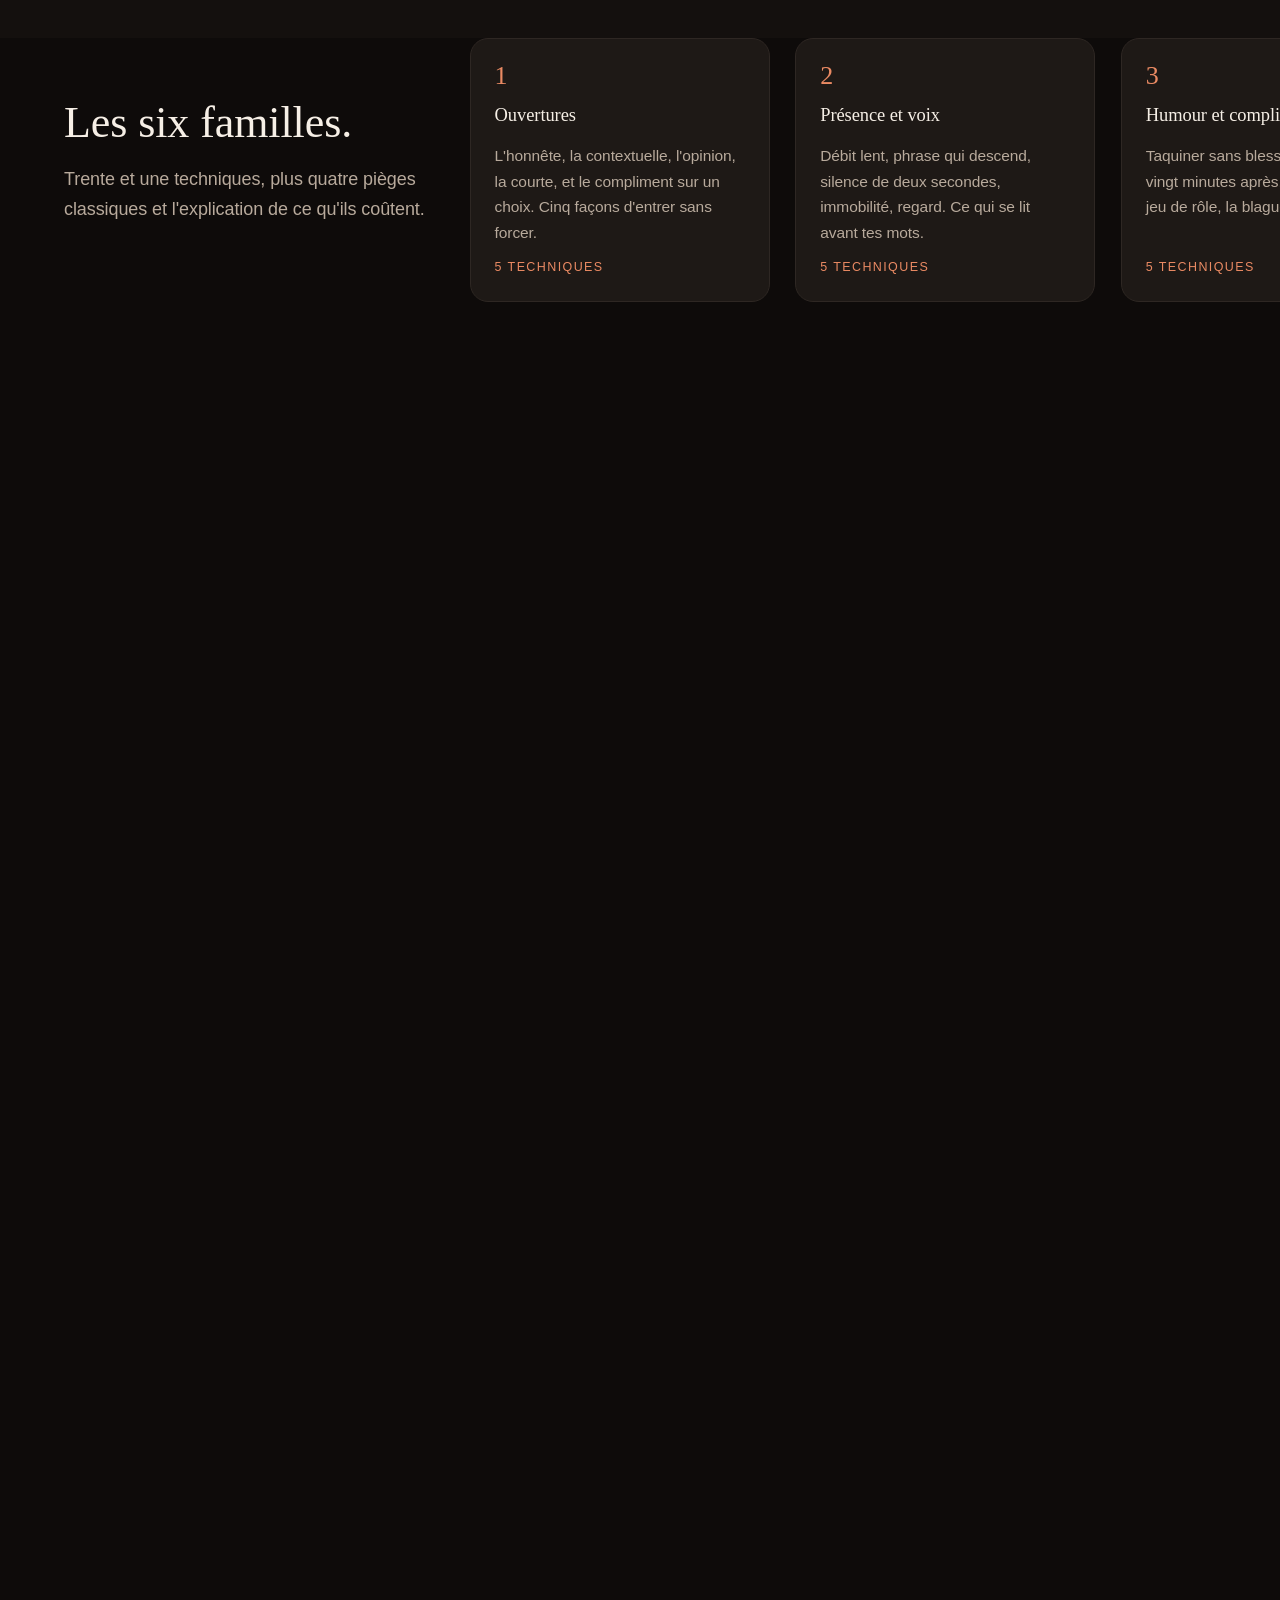
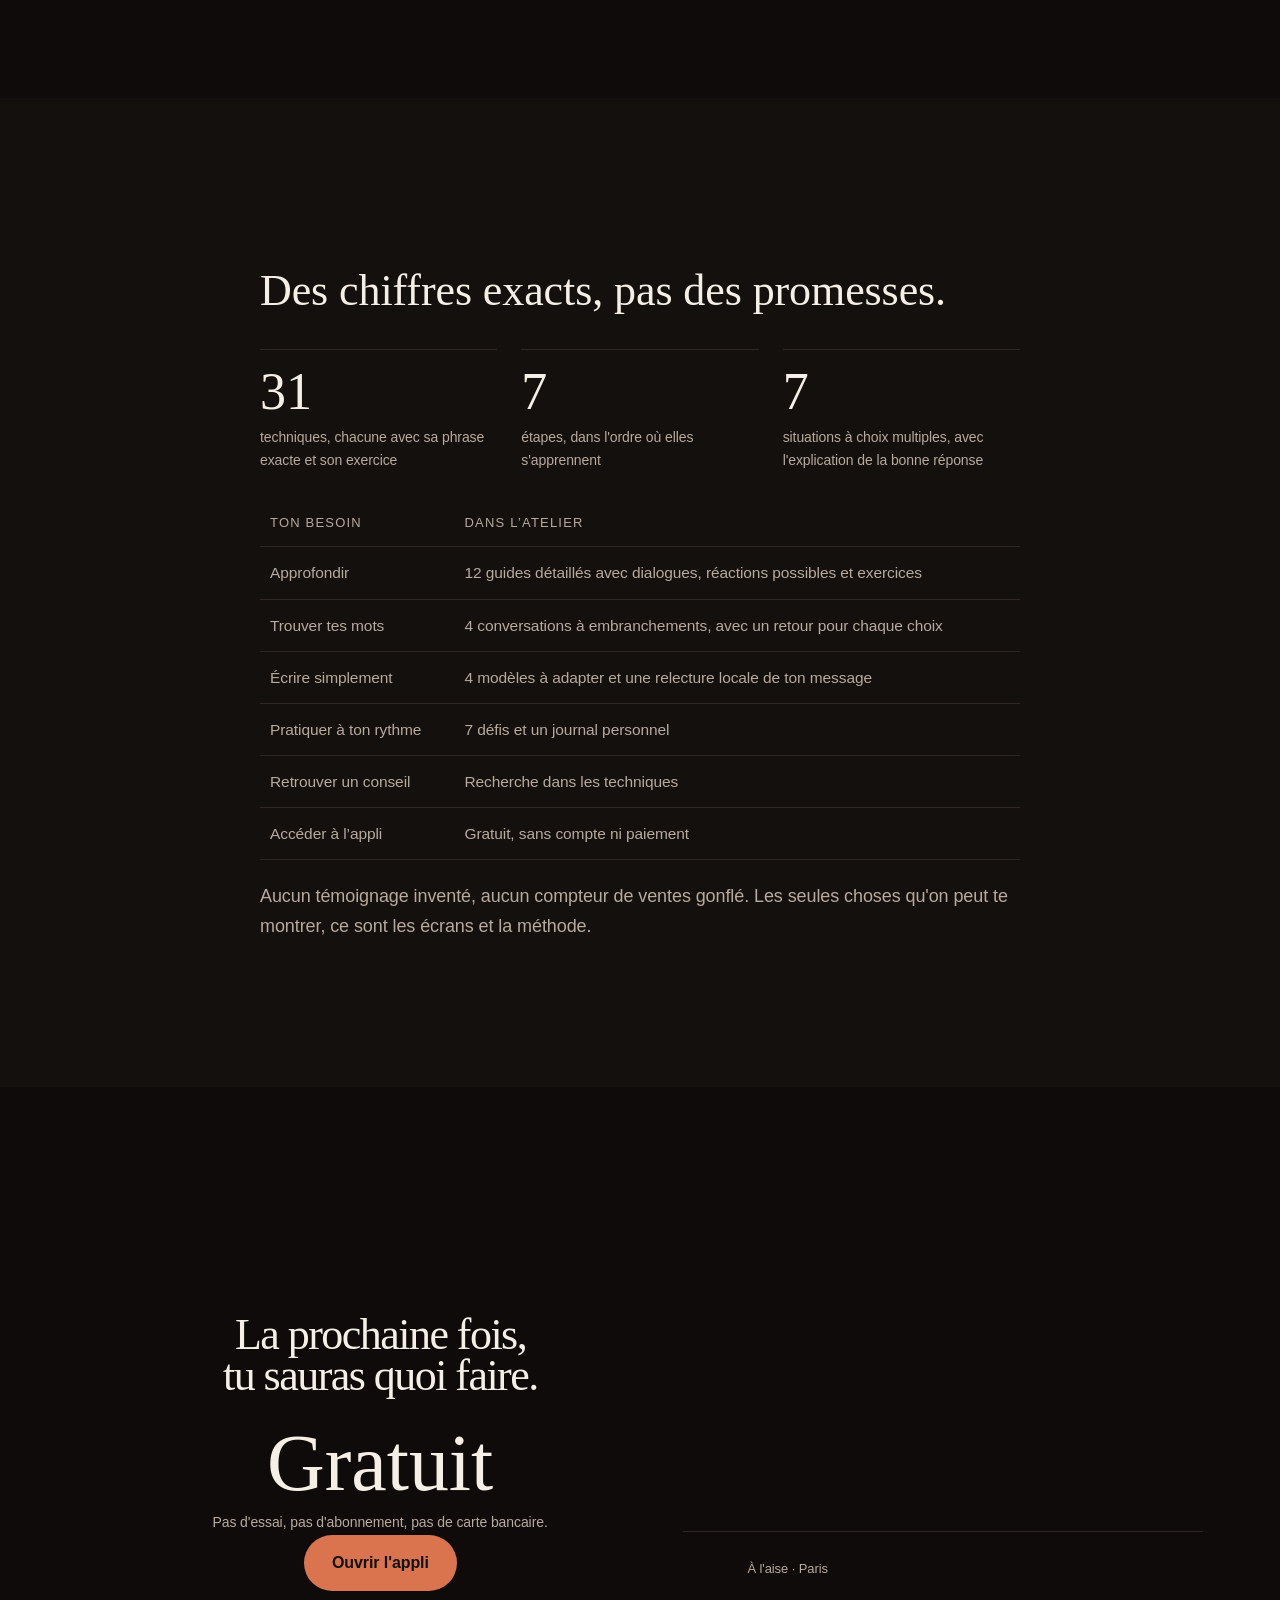
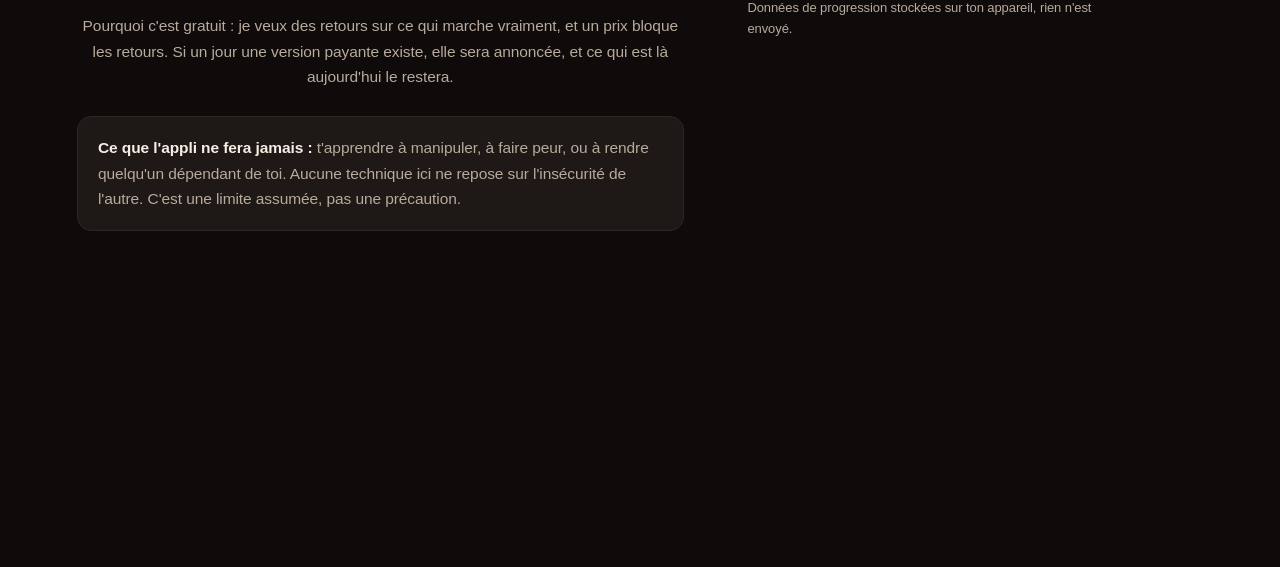
==== commit a6accbf1: "Approfondit le contenu avec 12 guides originaux et une bibliothèque" ====
--- a/index.html
+++ b/index.html
@@ -260,6 +260,7 @@
 
       <table data-sc-in><tbody>
         <tr><th>Ton besoin</th><th>Dans l’atelier</th></tr>
+        <tr><td>Approfondir</td><td>12 guides détaillés avec dialogues, réactions possibles et exercices</td></tr>
         <tr><td>Trouver tes mots</td><td>4 conversations à embranchements, avec un retour pour chaque choix</td></tr>
         <tr><td>Écrire simplement</td><td>4 modèles à adapter et une relecture locale de ton message</td></tr>
         <tr><td>Pratiquer à ton rythme</td><td>7 défis et un journal personnel</td></tr>
